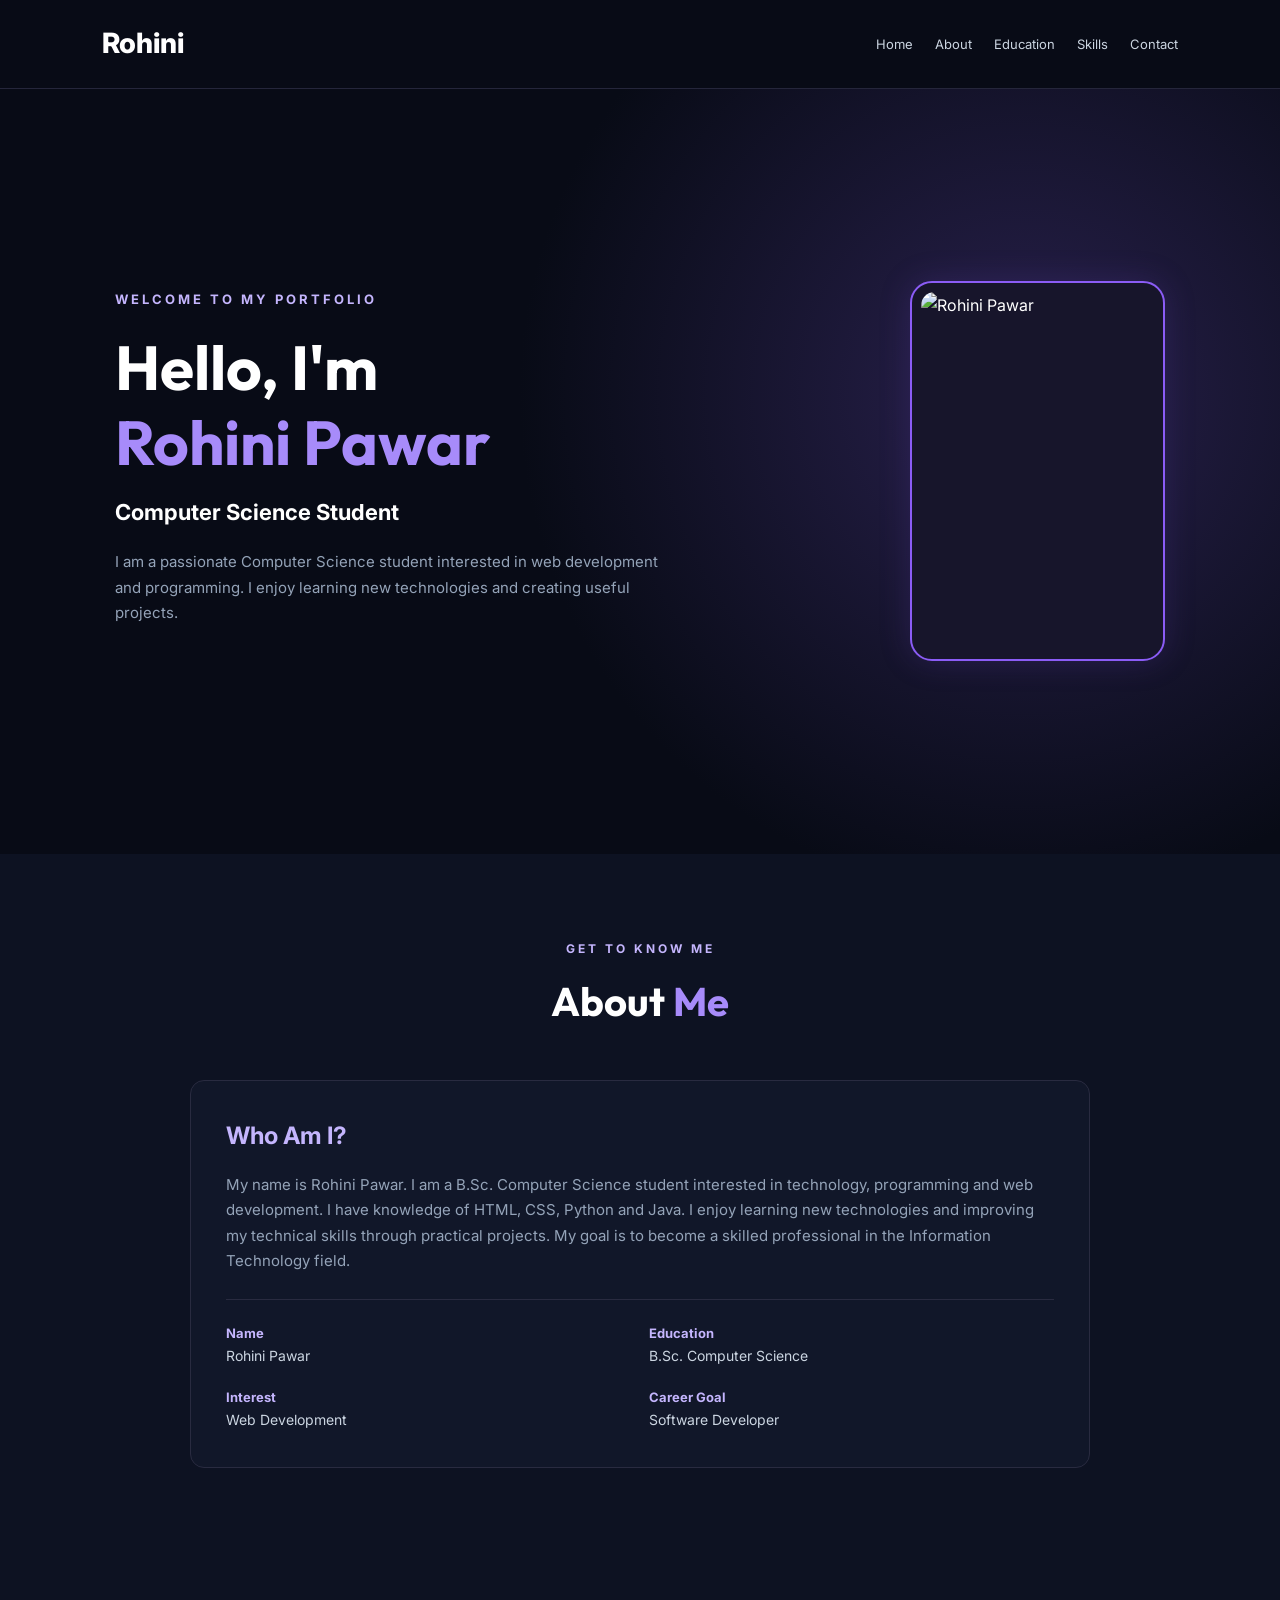
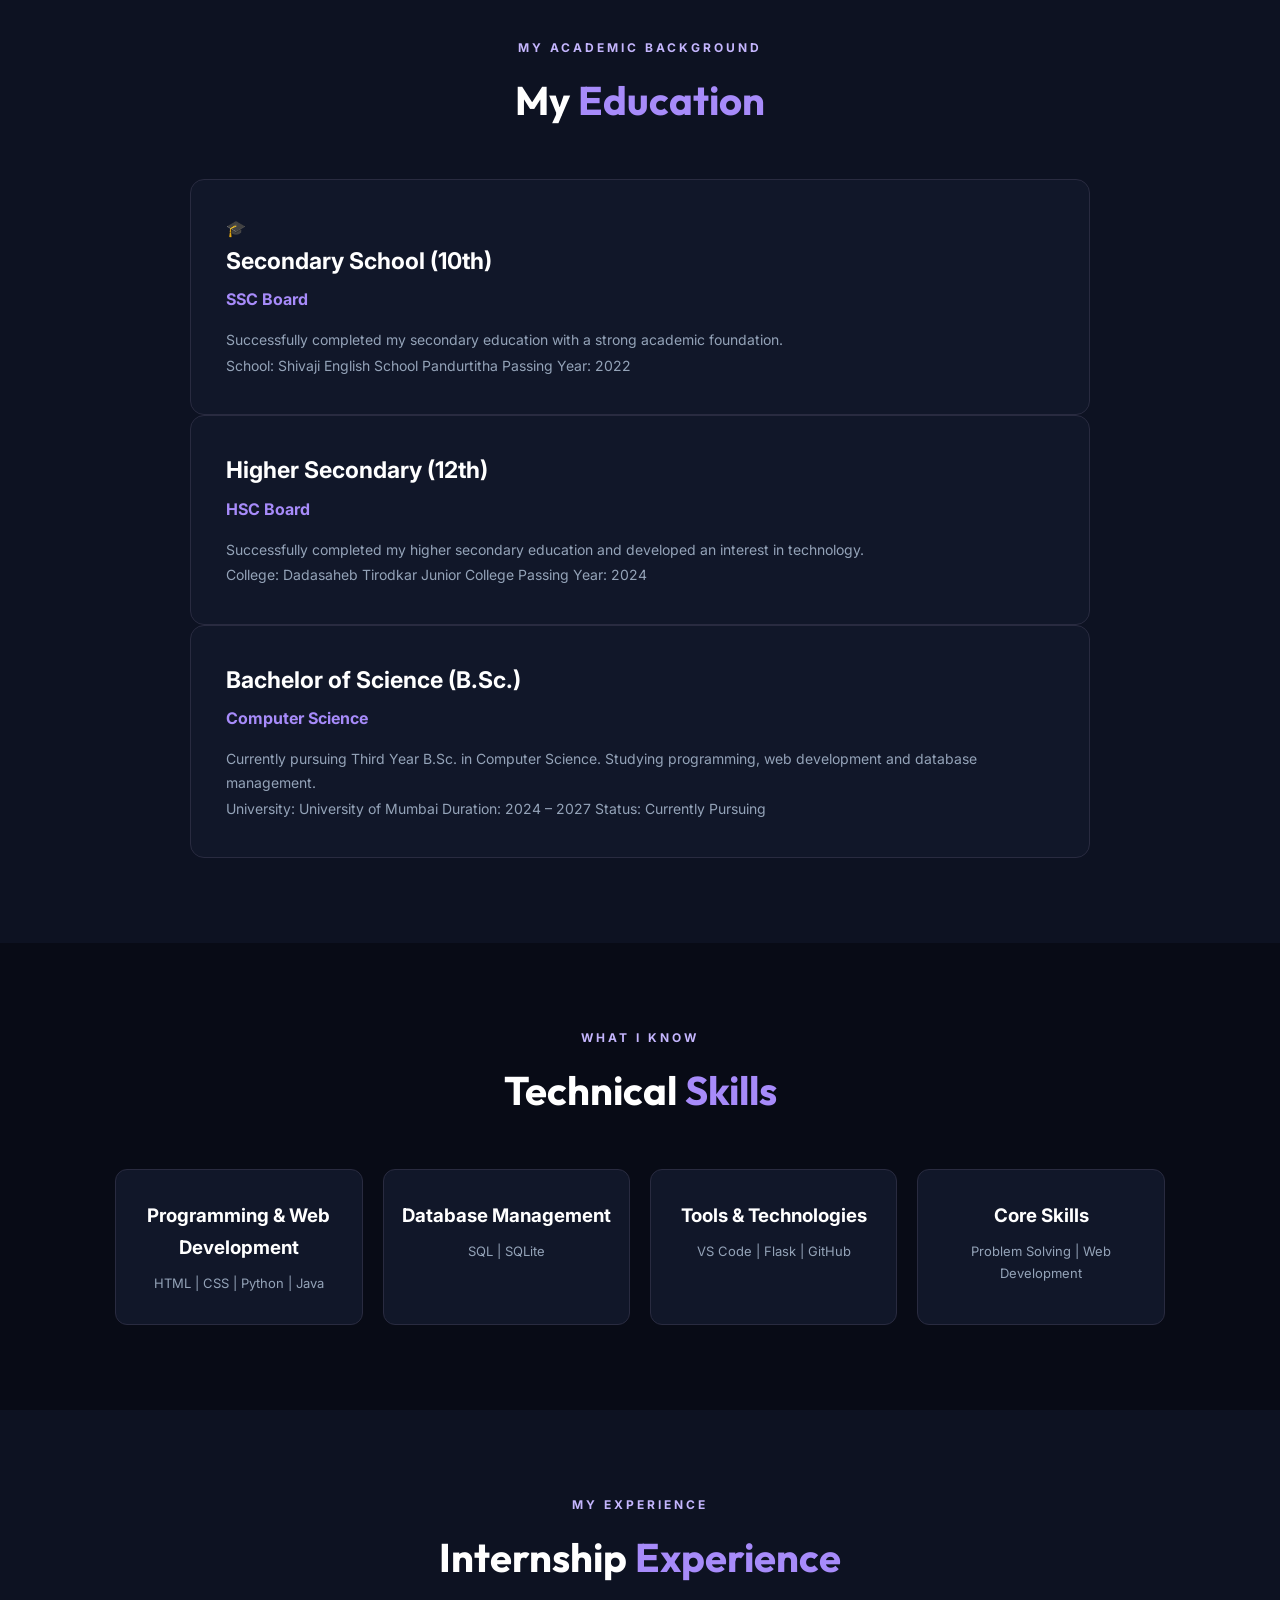
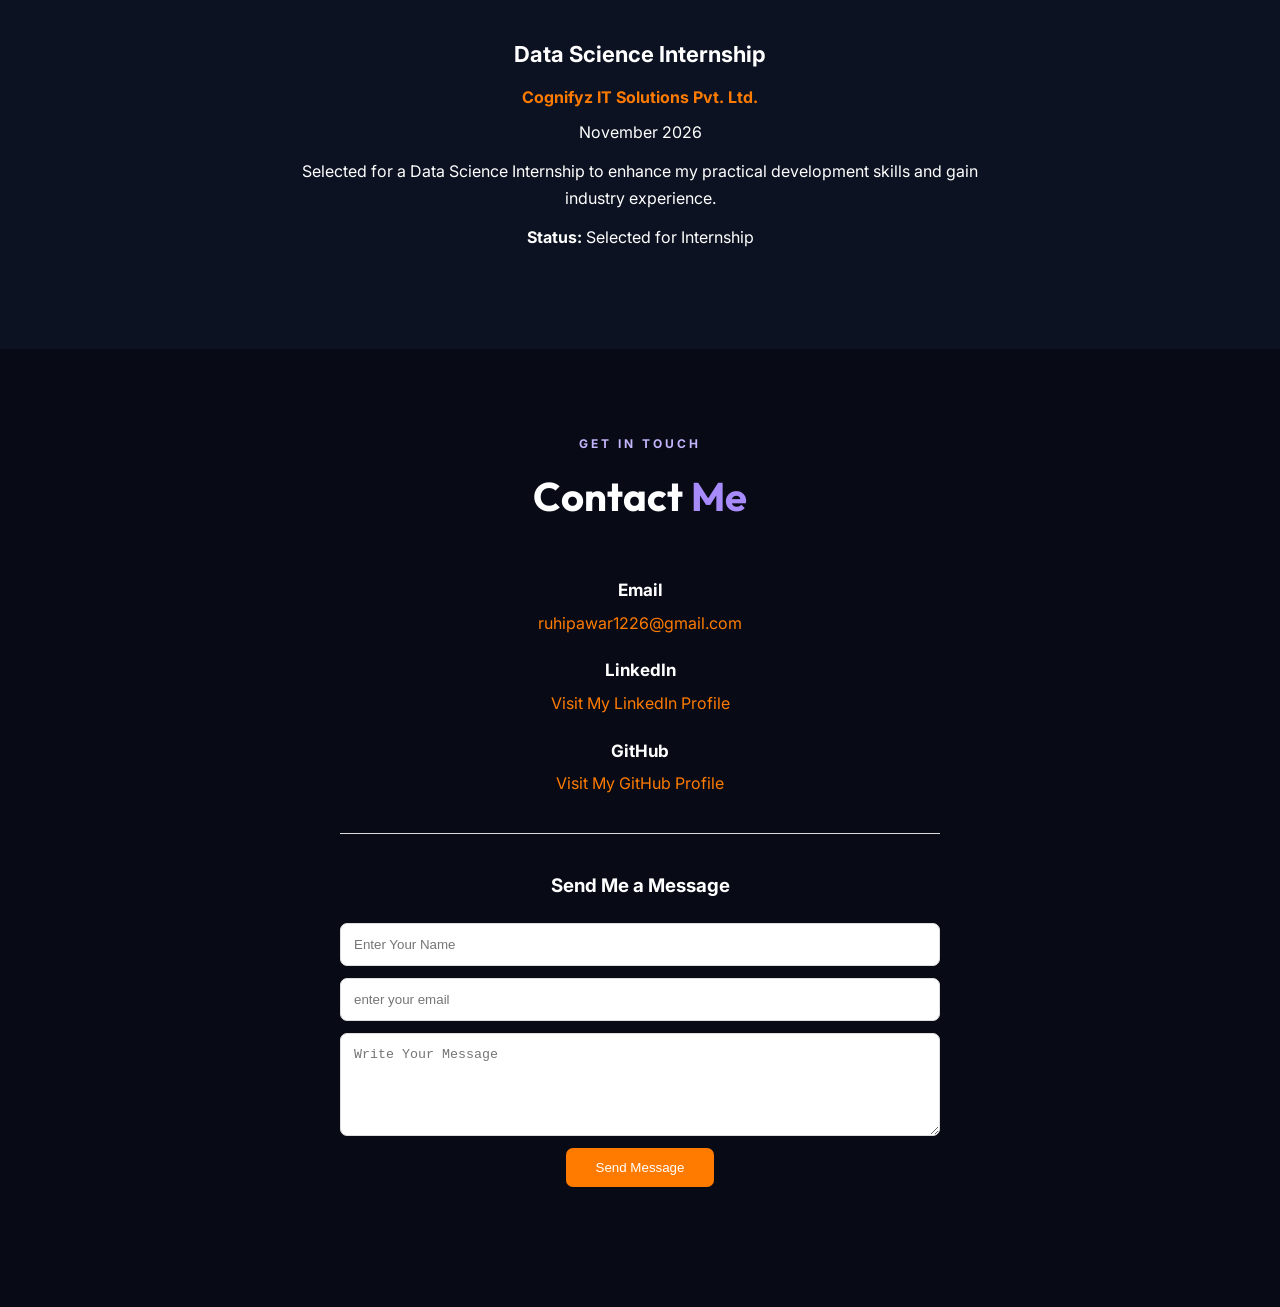
==== index.html @ 4037afc0 "Add files via upload Upload My Portfolio Website" ====
<!DOCTYPE html>
<html lang="en">
<head>
    <meta charset="UTF-8">
    <meta name="viewport" content="width=device-width, initial-scale=1.0">
    <title>Rohini Pawar | Portfolio</title>
    <link rel="stylesheet" href="style.css">
</head>

<body>

<!-- Navigation -->
<header>
    <a href="#home" class="logo">Rohini<span></span></a>

    <nav>
        <a href="#home">Home</a>
        <a href="#about">About</a>
        <a href="#education">Education</a>
        <a href="#skills">Skills</a>
        <a href="#contact">Contact</a>
    </nav>
</header>

<!-- Home -->
<section id="home">
    <div class="hero-content">

        <div class="hero-text">
            <p class="intro">WELCOME TO MY PORTFOLIO</p>

            <h1>Hello, I'm <span>Rohini Pawar</span></h1>

            <h2>Computer Science Student</h2>

            <p>
                I am a passionate Computer Science student interested
                in web development and programming. I enjoy learning
                new technologies and creating useful projects.
            </p>

            
            
            </div>
        </div>

        <div class="hero-image">
            <img src="image/profile.png" alt="Rohini Pawar">
        </div>

    </div>
</section>

<!-- About -->
<section id="about">
    <div class="heading">
        <p>GET TO KNOW ME</p>
        <h2>About <span>Me</span></h2>
    </div>

    <div class="about-box">
        <h3>Who Am I?</h3>

        <p>
            My name is Rohini Pawar. I am a B.Sc. Computer Science
            student interested in technology, programming and
            web development.

            I have knowledge of HTML, CSS, Python and Java.
            I enjoy learning new technologies and improving
            my technical skills through practical projects.

            My goal is to become a skilled professional
            in the Information Technology field.
        </p>

        <div class="details">
            <div>
                <strong>Name</strong>
                <span>Rohini Pawar</span>
            </div>

            <div>
                <strong>Education</strong>
                <span>B.Sc. Computer Science</span>
            </div>

            <div>
                <strong>Interest</strong>
                <span>Web Development</span>
            </div>

            <div>
                <strong>Career Goal</strong>
                <span>Software Developer</span>
            </div>
        </div>
    </div>
</section>


<!-- EDUCATION SECTION -->
<section id="education">

    <div class="heading">
        <p>MY ACADEMIC BACKGROUND</p>
        <h2>My <span>Education</span></h2>
    </div>

    <div class="education-container">

        <!-- 10th -->
        <div class="education-box">
            <div class="education-icon">🎓</div>
            <h3>Secondary School (10th)</h3>
            <h4>SSC Board</h4>
            <p>
                Successfully completed my secondary
                education with a strong academic foundation.
            </p>
            <span>School: Shivaji English School Pandurtitha</span>
            <span>Passing Year: 2022</span>
        </div>

        <!-- 12th -->
        <div class="education-box">
            <div class="education-icon"></div>
            <h3>Higher Secondary (12th)</h3>
            <h4>HSC Board</h4>
            <p>
                Successfully completed my higher secondary
                education and developed an interest in technology.
            </p>
            <span>College: Dadasaheb Tirodkar Junior College</span>
            <span>Passing Year: 2024</span>
        </div>

        <!-- Graduation -->
<div class="education-box">
    <div class="education-icon"></div>
    <h3>Bachelor of Science (B.Sc.)</h3>
    <h4>Computer Science</h4>
    <p>
        Currently pursuing Third Year B.Sc. in Computer Science.
        Studying programming, web development and database
        management.
    </p>
    <span>University: University of Mumbai</span>
    <span>Duration: 2024 – 2027</span>
    <span>Status: Currently Pursuing</span>
</div>

    </div>

</section>


<!-- Technical Skills -->
<section id="skills">
    <div class="heading">
        <p>WHAT I KNOW</p>
        <h2>Technical <span>Skills</span></h2>
    </div>

    <div class="skills-container">
        <div class="skill-card">
            <h3>Programming & Web Development</h3>
            <p>HTML | CSS | Python | Java</p>
        </div>

        <div class="skill-card">
            <h3>Database Management</h3>
            <p>SQL | SQLite</p>
        </div>

        <div class="skill-card">
            <h3>Tools & Technologies</h3>
            <p>VS Code | Flask | GitHub</p>
        </div>

        <div class="skill-card">
            <h3>Core Skills</h3>
            <p>Problem Solving | Web Development</p>
        </div>
    </div>
</section>


<!-- Internship Experience -->
<section id="internship">

    <div class="heading">
        <p>MY EXPERIENCE</p>
        <h2>Internship <span>Experience</span></h2>
    </div>

    <div class="internship-content">

        <h3>Data Science Internship </h3>

        <h4>Cognifyz IT Solutions Pvt. Ltd.</h4>

        <p>November 2026</p>

        <p>
            Selected for a Data Science Internship 
            to enhance my practical development skills and
            gain industry experience.
        </p>

        <p><strong>Status:</strong> Selected for Internship</p>

    </div>

</section>

<!-- Contact Section -->
<section id="contact">
    <div class="heading">
        <p>GET IN TOUCH</p>
        <h2>Contact <span>Me</span></h2>
    </div>

    <div class="contact-container">

        <p><strong>Email</strong></p>
        <a href="mailto:YOUR_EMAIL@gmail.com">ruhipawar1226@gmail.com</a>

        <p><strong>LinkedIn</strong></p>
        <a href="https://www.linkedin.com/feed/L" target="_blank">
            Visit My LinkedIn Profile
        </a>

        <p><strong>GitHub</strong></p>
        <a href="https://github.com/rohinipawar2612" target="_blank">
            Visit My GitHub Profile
        </a>

        <hr>

        <h3>Send Me a Message</h3>

        <form>
            <input type="text" placeholder="Enter Your Name" required>
            <input type="email" placeholder="Enter Your Email" required>
            <textarea rows="5" placeholder="Write Your Message" required></textarea>
            <button type="submit">Send Message</button>
        </form>

    </div>
</section>

</body>
</html>
---- style.css ----
@import url('https://fonts.googleapis.com/css2?family=Inter:wght@400;500;600;700;800&family=Outfit:wght@400;500;600;700;800&display=swap');

* {
    margin: 0;
    padding: 0;
    box-sizing: border-box;
    scroll-behavior: smooth;
}

body {
    font-family: 'Inter', sans-serif;
    background: #080b16;
    color: white;
    line-height: 1.7;
}

a {
    text-decoration: none;
}

/* Navbar */

header {
    padding: 20px 8%;
    display: flex;
    justify-content: space-between;
    align-items: center;
    background: #080b16;
    border-bottom: 1px solid #25263b;
    position: sticky;
    top: 0;
    z-index: 100;
}

.logo {
    font-size: 28px;
    font-weight: 800;
    color: white;
}

.logo span, footer span {
    color: #a78bfa;
}

nav {
    display: flex;
    gap: 22px;
    flex-wrap: wrap;
}

nav a {
    color: #cbd5e1;
    font-size: 13px;
}

nav a:hover {
    color: #a78bfa;
}

/* Home */

#home {
    min-height: 85vh;
    padding: 80px 9%;
    display: flex;
    align-items: center;
    background: radial-gradient(circle at 80% 40%, #28204c, #080b16 45%);
}

.hero-content {
    display: flex;
    justify-content: space-between;
    align-items: center;
    gap: 50px;
    width: 100%;
}

.hero-text {
    flex: 1;
}

.intro {
    color: #c4b5fd;
    letter-spacing: 3px;
    font-size: 13px;
    font-weight: 700;
    margin-bottom: 20px;
}

.hero-text h1 {
    font-family: 'Outfit', sans-serif;
    font-size: clamp(38px, 5vw, 62px);
    line-height: 1.2;
    margin-bottom: 15px;
}

.hero-text h1 span {
    display: block;
    color: #a78bfa;
}

.hero-text h2 {
    font-size: 22px;
    margin-bottom: 18px;
}

.hero-text > p:not(.intro) {
    color: #94a3b8;
    max-width: 570px;
    margin-bottom: 28px;
    font-size: 15px;
}

.buttons {
    display: flex;
    gap: 15px;
    flex-wrap: wrap;
}

.btn {
    display: inline-block;
    background: #8b5cf6;
    color: white;
    padding: 12px 25px;
    border-radius: 7px;
    font-weight: 600;
    font-size: 14px;
    transition: 0.3s;
}

.btn:hover {
    background: #7040d9;
    transform: translateY(-3px);
}

.outline {
    background: transparent;
    border: 1px solid #8b5cf6;
}

.outline:hover {
    background: #8b5cf6;
}

/* Profile Image */

.hero-image {
    width: 330px;
    height: 380px;
    padding: 9px;
    border: 2px solid #8b5cf6;
    border-radius: 22px;
    background: #17152b;
    box-shadow: 0 0 30px #4c328b55;
}

.hero-image img {
    width: 100%;
    height: 100%;
    object-fit: cover;
    border-radius: 15px;
}

/* Common Sections */

section:not(#home) {
    padding: 85px 9%;
    scroll-margin-top: 75px;
}

.heading {
    text-align: center;
    margin-bottom: 45px;
}

.heading p {
    color: #c4b5fd;
    font-size: 12px;
    font-weight: 700;
    letter-spacing: 3px;
}

.heading h2 {
    font-family: 'Outfit', sans-serif;
    font-size: 40px;
    margin-top: 8px;
}

.heading h2 span {
    color: #a78bfa;
}

/* About */

#about, #education, #internship {
    background: #0d1222;
}

.about-box, .education-box,
.experience-box, .contact-box {
    max-width: 900px;
    margin: auto;
    padding: 35px;
    background: #111729;
    border: 1px solid #292b40;
    border-radius: 14px;
}

.about-box h3 {
    color: #c4b5fd;
    font-size: 24px;
    margin-bottom: 15px;
}

.about-box > p {
    color: #94a3b8;
    font-size: 15px;
    margin-bottom: 12px;
}

.details {
    display: grid;
    grid-template-columns: repeat(2, 1fr);
    gap: 18px;
    margin-top: 25px;
    padding-top: 22px;
    border-top: 1px solid #292b40;
}

.details div {
    display: flex;
    flex-direction: column;
}

.details strong {
    color: #c4b5fd;
    font-size: 13px;
}

.details span {
    color: #cbd5e1;
    font-size: 14px;
}

/* Education */

.education-box h3 {
    font-size: 23px;
    margin-bottom: 5px;
}

.education-box h4 {
    color: #a78bfa;
    margin-bottom: 15px;
}

.education-box p, .education-box span {
    color: #94a3b8;
    font-size: 14px;
}

/* Skills */

.skills-container {
    display: grid;
    grid-template-columns: repeat(4, 1fr);
    gap: 20px;
}

.skill-card {
    text-align: center;
    padding: 30px 18px;
    background: #111729;
    border: 1px solid #292b40;
    border-radius: 12px;
    transition: 0.3s;
}

.skill-card:hover {
    transform: translateY(-7px);
    border-color: #8b5cf6;
}

.skill-card div {
    font-size: 38px;
    margin-bottom: 12px;
}

.skill-card h3 {
    margin-bottom: 8px;
}

.skill-card p {
    color: #94a3b8;
    font-size: 13px;
}

/* Projects */

#projects {
    background: #080b16;
}

.projects-container {
    display: grid;
    grid-template-columns: repeat(3, 1fr);
    gap: 22px;
}

.project-card {
    padding: 28px;
    background: #111729;
    border: 1px solid #292b40;
    border-radius: 13px;
    transition: 0.3s;
}

.project-card:hover {
    transform: translateY(-6px);
    border-color: #8b5cf6;
}

.project-card h3 {
    font-size: 19px;
    margin-bottom: 14px;
}

.project-card p {
    color: #94a3b8;
    font-size: 14px;
    min-height: 100px;
}

.project-card span {
    display: inline-block;
    color: #c4b5fd;
    background: #25203f;
    padding: 5px 12px;
    border-radius: 20px;
    font-size: 11px;
    margin: 15px 0;
}

.project-card a {
    display: block;
    color: #a78bfa;
    font-size: 14px;
    font-weight: 600;
}

/* Internship */

.experience-box {
    text-align: center;
}

.experience-box h3 {
    font-size: 23px;
    margin-bottom: 15px;
}

.experience-box p {
    color: #94a3b8;
    font-size: 14px;
}

/* Contact */

#contact {
    background: #080b16;
}

.contact-box {
    text-align: center;
    padding: 45px 30px;
}

.contact-box h3 {
    font-size: 25px;
    margin-bottom: 15px;
}

.contact-box p {
    color: #94a3b8;
    margin: 0 auto 25px;
    max-width: 550px;
    font-size: 14px;
}

.social-links {
    display: flex;
    justify-content: center;
    gap: 25px;
    margin-top: 25px;
}

.social-links a {
    color: #c4b5fd;
    font-size: 14px;
}

/* Footer */

footer {
    padding: 30px 15px;
    text-align: center;
    background: #060914;
    border-top: 1px solid #292b40;
}

footer h3 {
    font-size: 25px;
    margin-bottom: 10px;
}

footer p {
    color: #94a3b8;
    font-size: 13px;
    margin: 5px;
}

footer a {
    display: inline-block;
    color: #c4b5fd;
    margin-top: 12px;
    font-size: 13px;
}

/* Responsive */

@media(max-width: 1000px) {
    header {
        padding: 18px 5%;
    }

    nav {
        gap: 12px;
    }

    .skills-container {
        grid-template-columns: repeat(2, 1fr);
    }

    .projects-container {
        grid-template-columns: repeat(2, 1fr);
    }
}

@media(max-width: 700px) {
    header {
        flex-direction: column;
        gap: 15px;
    }

    nav {
        justify-content: center;
    }

    #home {
        padding: 60px 7%;
    }

    .hero-content {
        flex-direction: column-reverse;
        text-align: center;
    }

    .hero-image {
        width: 230px;
        height: 270px;
    }

    .buttons {
        justify-content: center;
    }

    section:not(#home) {
        padding: 65px 6%;
    }

    .projects-container {
        grid-template-columns: 1fr;
    }
}

@media(max-width: 480px) {
    .skills-container,
    .details {
        grid-template-columns: 1fr;
    }

    .hero-text h1 {
        font-size: 36px;
    }

    .heading h2 {
        font-size: 32px;
    }

    .about-box,
    .education-box,
    .experience-box {
        padding: 23px;
    }
}

#internship {
    padding: 60px 10%;
}

.internship-content {
    text-align: center;
    max-width: 700px;
    margin: 30px auto 0;
}

.internship-content h3 {
    font-size: 22px;
    margin-bottom: 10px;
}

.internship-content h4 {
    color: #ff7b00;
    margin-bottom: 8px;
}

.internship-content p {
    margin-bottom: 12px;
    line-height: 1.7;
}

#contact {
    padding: 70px 10%;
    text-align: center;
}

.contact-info {
    margin: 35px auto;
    line-height: 2.5;
}

.contact-info a {
    color: #ff7b00;
    text-decoration: none;
}

.contact-form {
    max-width: 550px;
    margin: 40px auto;
}

.contact-form input,
.contact-form textarea {
    width: 100%;
    padding: 14px;
    margin-bottom: 15px;
    border: 1px solid #ddd;
    border-radius: 6px;
    font-size: 15px;
}

.contact-form button {
    padding: 13px 30px;
    background: #ff7b00;
    color: white;
    border: none;
    border-radius: 5px;
    cursor: pointer;
}

#contact {
    padding: 70px 10%;
    text-align: center;
}

.contact-container {
    max-width: 600px;
    margin: 35px auto;
    line-height: 1.8;
}

.contact-container p {
    margin: 18px 0 3px;
    font-size: 17px;
}

.contact-container a {
    color: #ff7b00;
    text-decoration: none;
}

.contact-container a:hover {
    text-decoration: underline;
}

.contact-container hr {
    margin: 35px 0;
    border: 0;
    border-top: 1px solid #ddd;
}

.contact-container h3 {
    margin-bottom: 20px;
}

.contact-container input,
.contact-container textarea {
    display: block;
    width: 100%;
    padding: 13px;
    margin: 12px 0;
    border: 1px solid #ddd;
    border-radius: 7px;
    box-sizing: border-box;
}

.contact-container button {
    padding: 12px 30px;
    background: #ff7b00;
    color: white;
    border: none;
    border-radius: 7px;
    cursor: pointer;
}
.contact-container input[type="email"] {
    text-transform: lowercase;
}
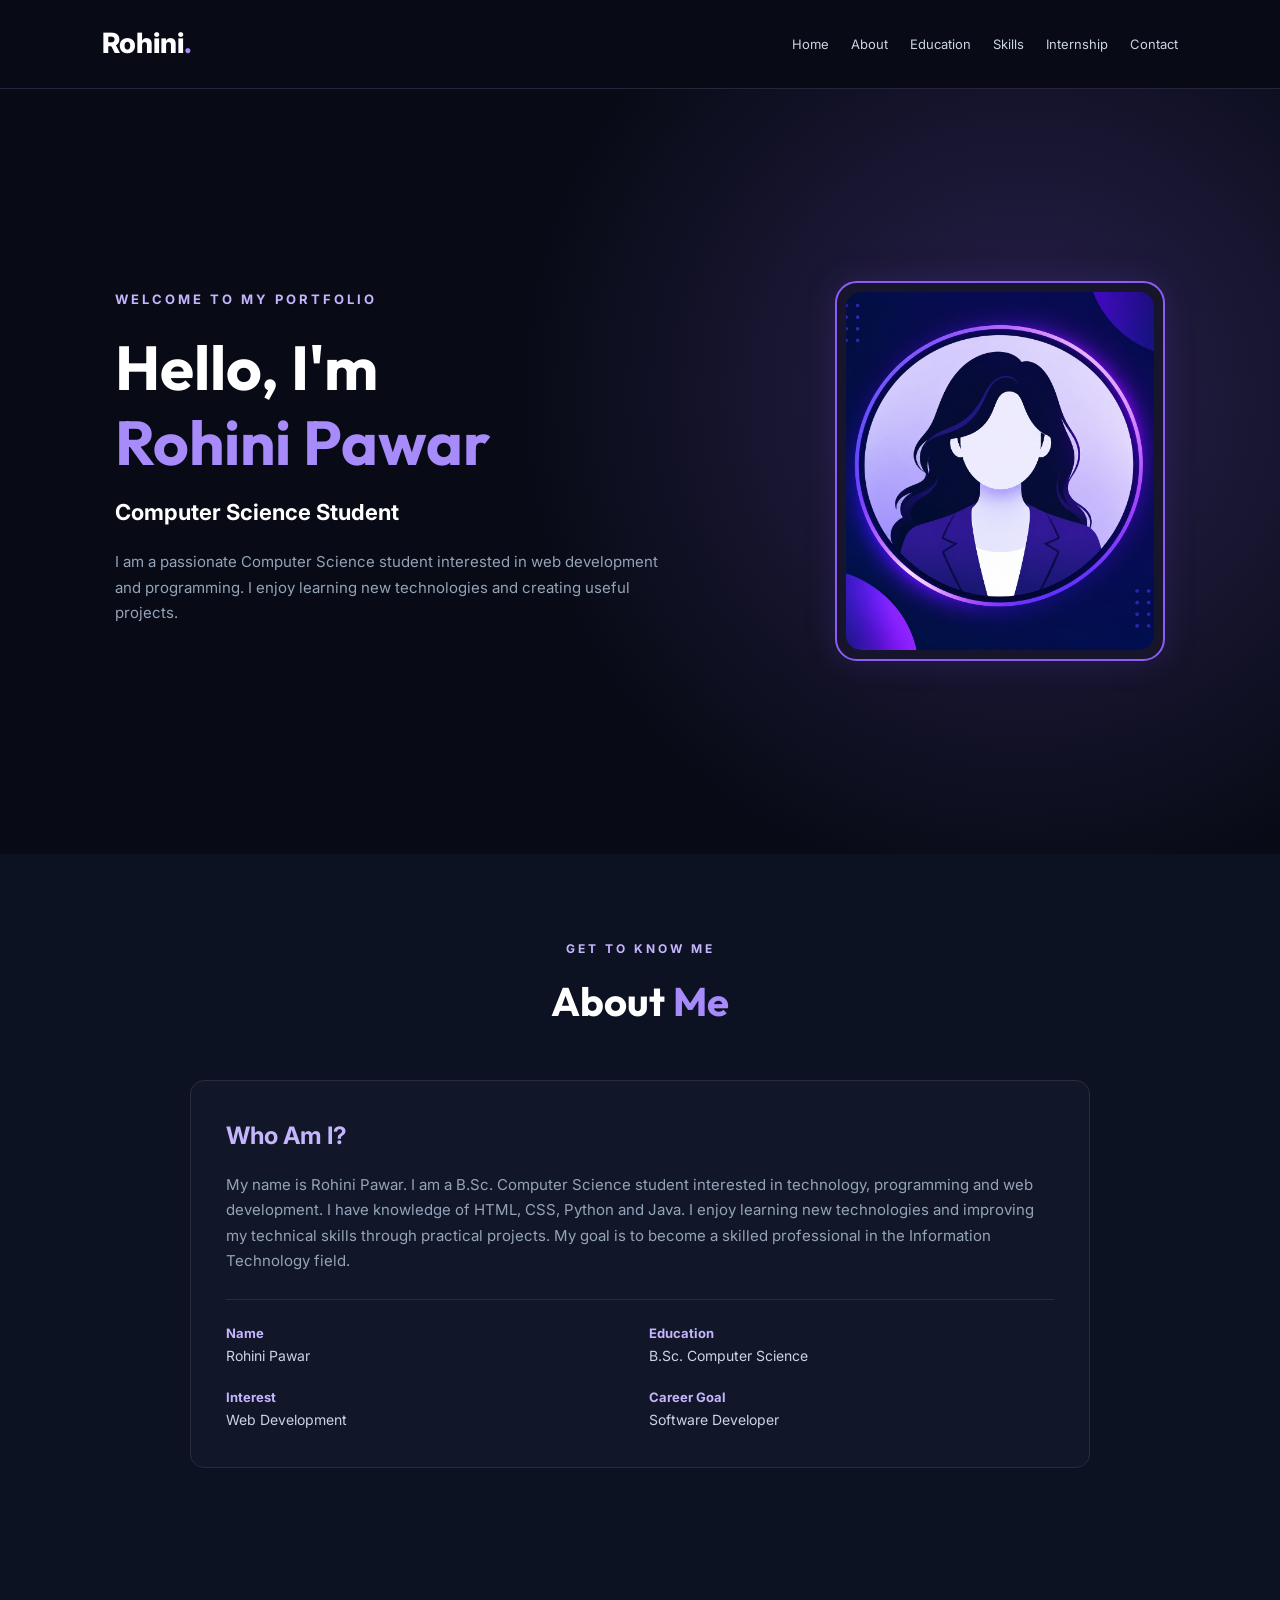
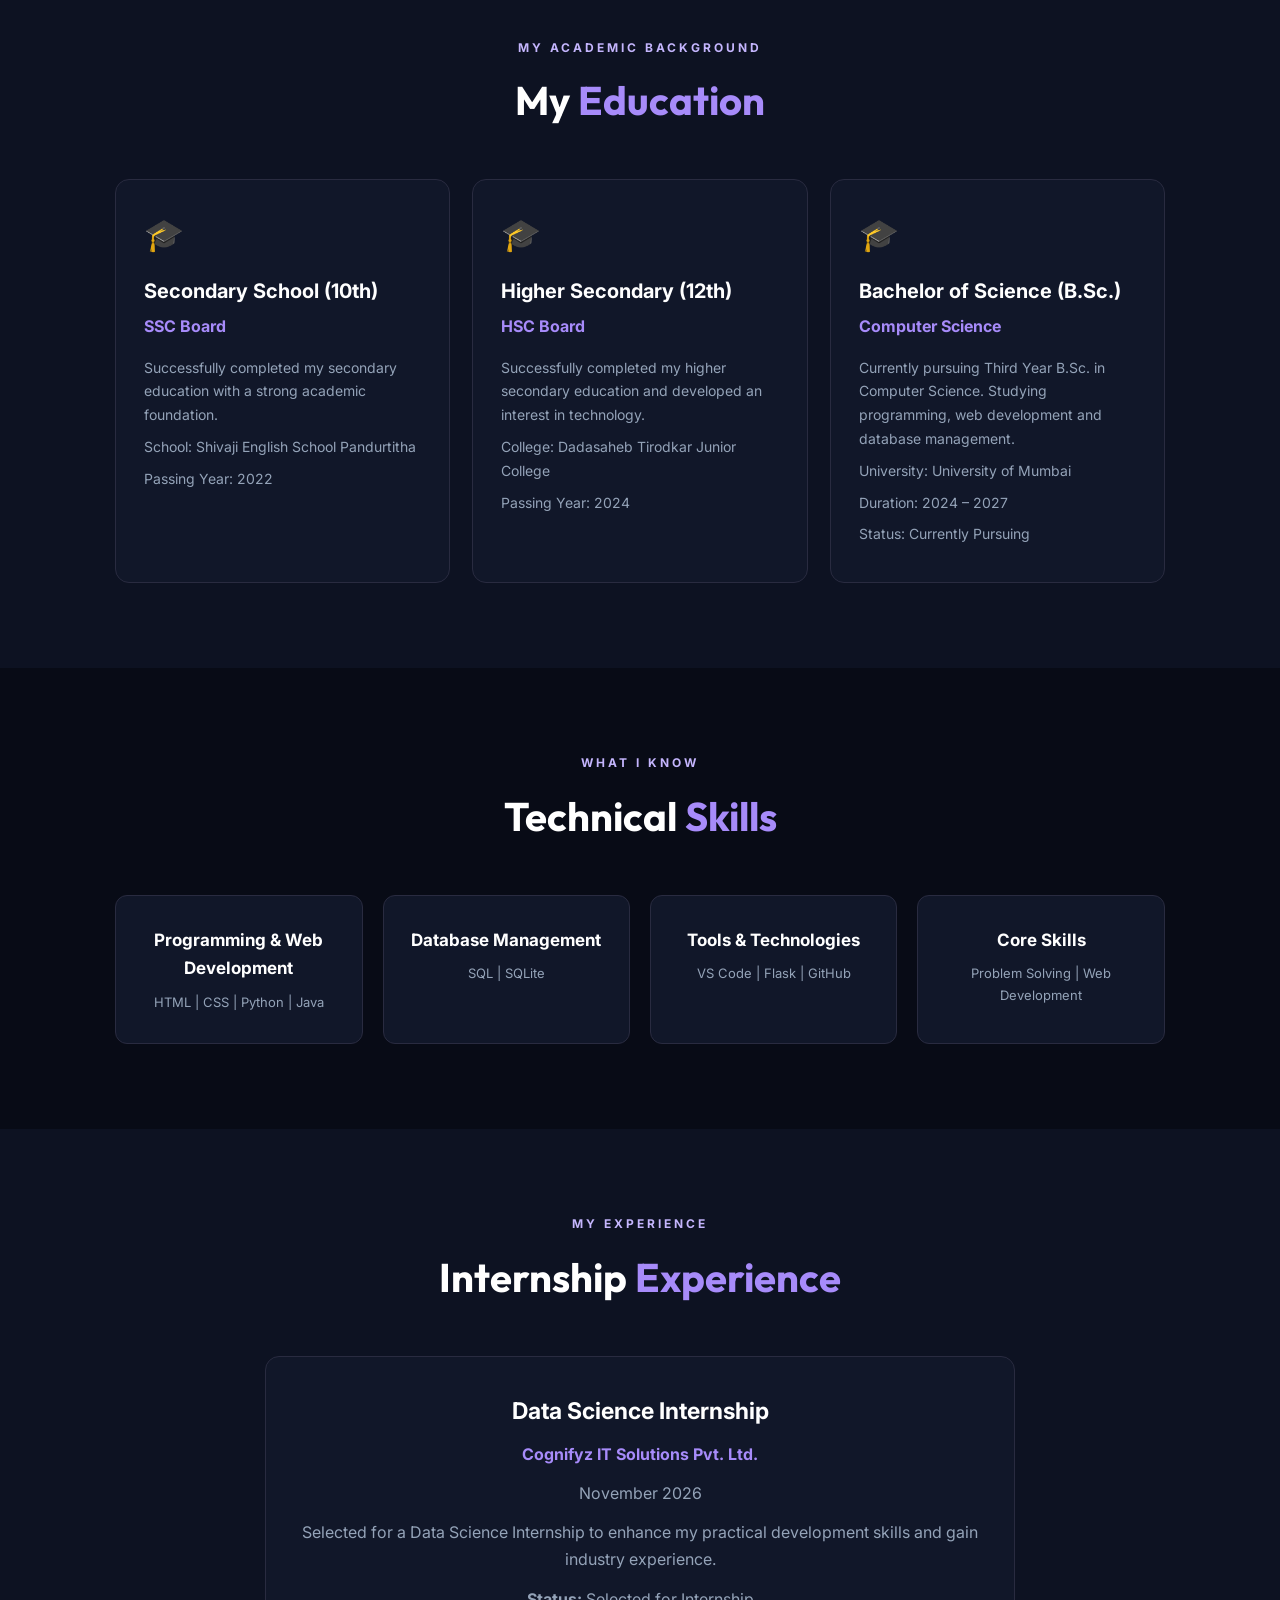
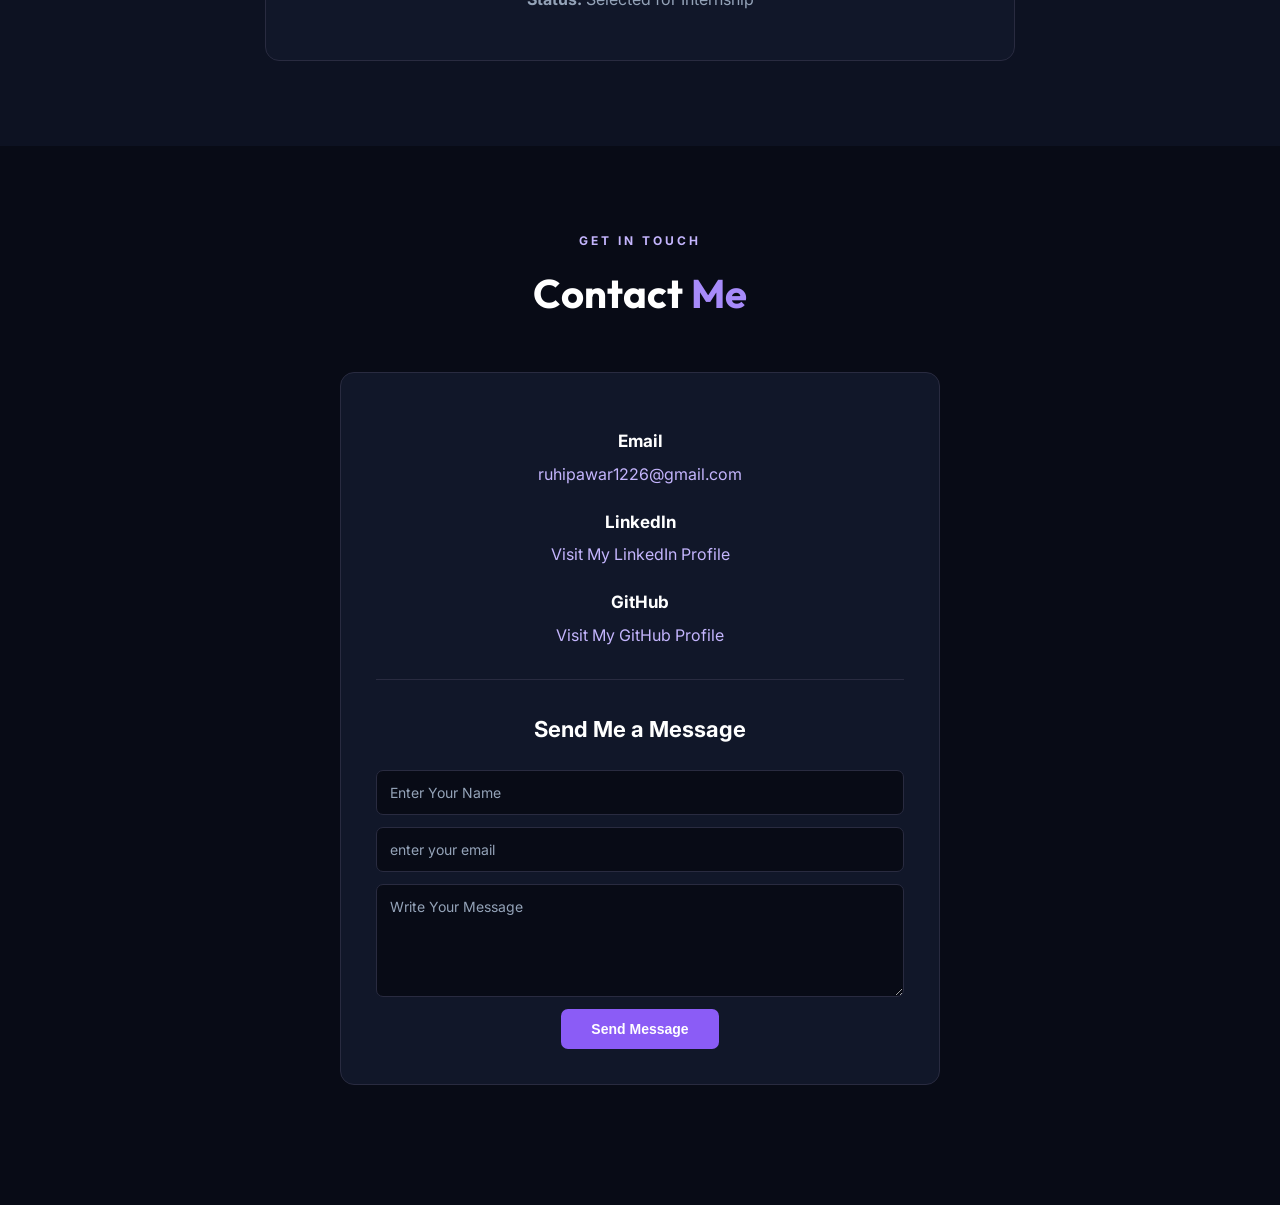
==== commit b88f13fa: "Add files via upload" ====
--- a/index.html
+++ b/index.html
@@ -12,13 +12,17 @@
 
 <!-- Navigation -->
 <header>
-    <a href="#home" class="logo">Rohini<span></span></a>
+    <a href="#home" class="logo">Rohini<span>.</span></a>
+
+    <input type="checkbox" id="menu-toggle">
+    <label for="menu-toggle" class="menu-icon">☰</label>
 
     <nav>
         <a href="#home">Home</a>
         <a href="#about">About</a>
         <a href="#education">Education</a>
         <a href="#skills">Skills</a>
+        <a href="#internship">Internship</a>
         <a href="#contact">Contact</a>
     </nav>
 </header>
@@ -39,10 +43,6 @@
                 in web development and programming. I enjoy learning
                 new technologies and creating useful projects.
             </p>
-
-            
-            
-            </div>
         </div>
 
         <div class="hero-image">
@@ -99,10 +99,8 @@
     </div>
 </section>
 
-
-<!-- EDUCATION SECTION -->
+<!-- Education -->
 <section id="education">
-
     <div class="heading">
         <p>MY ACADEMIC BACKGROUND</p>
         <h2>My <span>Education</span></h2>
@@ -110,22 +108,20 @@
 
     <div class="education-container">
 
-        <!-- 10th -->
         <div class="education-box">
             <div class="education-icon">🎓</div>
             <h3>Secondary School (10th)</h3>
             <h4>SSC Board</h4>
             <p>
-                Successfully completed my secondary
-                education with a strong academic foundation.
+                Successfully completed my secondary education
+                with a strong academic foundation.
             </p>
             <span>School: Shivaji English School Pandurtitha</span>
             <span>Passing Year: 2022</span>
         </div>
 
-        <!-- 12th -->
         <div class="education-box">
-            <div class="education-icon"></div>
+            <div class="education-icon">🎓</div>
             <h3>Higher Secondary (12th)</h3>
             <h4>HSC Board</h4>
             <p>
@@ -136,27 +132,24 @@
             <span>Passing Year: 2024</span>
         </div>
 
-        <!-- Graduation -->
-<div class="education-box">
-    <div class="education-icon"></div>
-    <h3>Bachelor of Science (B.Sc.)</h3>
-    <h4>Computer Science</h4>
-    <p>
-        Currently pursuing Third Year B.Sc. in Computer Science.
-        Studying programming, web development and database
-        management.
-    </p>
-    <span>University: University of Mumbai</span>
-    <span>Duration: 2024 – 2027</span>
-    <span>Status: Currently Pursuing</span>
-</div>
-
-    </div>
-
-</section>
-
-
-<!-- Technical Skills -->
+        <div class="education-box">
+            <div class="education-icon">🎓</div>
+            <h3>Bachelor of Science (B.Sc.)</h3>
+            <h4>Computer Science</h4>
+            <p>
+                Currently pursuing Third Year B.Sc. in Computer Science.
+                Studying programming, web development and database
+                management.
+            </p>
+            <span>University: University of Mumbai</span>
+            <span>Duration: 2024 – 2027</span>
+            <span>Status: Currently Pursuing</span>
+        </div>
+
+    </div>
+</section>
+
+<!-- Skills -->
 <section id="skills">
     <div class="heading">
         <p>WHAT I KNOW</p>
@@ -186,36 +179,29 @@
     </div>
 </section>
 
-
-<!-- Internship Experience -->
+<!-- Internship -->
 <section id="internship">
-
     <div class="heading">
         <p>MY EXPERIENCE</p>
         <h2>Internship <span>Experience</span></h2>
     </div>
 
     <div class="internship-content">
-
-        <h3>Data Science Internship </h3>
-
+        <h3>Data Science Internship</h3>
         <h4>Cognifyz IT Solutions Pvt. Ltd.</h4>
 
         <p>November 2026</p>
 
         <p>
-            Selected for a Data Science Internship 
-            to enhance my practical development skills and
-            gain industry experience.
+            Selected for a Data Science Internship to enhance my
+            practical development skills and gain industry experience.
         </p>
 
         <p><strong>Status:</strong> Selected for Internship</p>
-
-    </div>
-
-</section>
-
-<!-- Contact Section -->
+    </div>
+</section>
+
+<!-- Contact -->
 <section id="contact">
     <div class="heading">
         <p>GET IN TOUCH</p>
@@ -225,15 +211,19 @@
     <div class="contact-container">
 
         <p><strong>Email</strong></p>
-        <a href="mailto:YOUR_EMAIL@gmail.com">ruhipawar1226@gmail.com</a>
+        <a href="mailto:ruhipawar1226@gmail.com">
+            ruhipawar1226@gmail.com
+        </a>
 
         <p><strong>LinkedIn</strong></p>
-        <a href="https://www.linkedin.com/feed/L" target="_blank">
+        <a href="https://www.linkedin.com/feed/L"
+           target="_blank" rel="noopener noreferrer">
             Visit My LinkedIn Profile
         </a>
 
         <p><strong>GitHub</strong></p>
-        <a href="https://github.com/rohinipawar2612" target="_blank">
+        <a href="https://github.com/rohinipawar2612"
+           target="_blank" rel="noopener noreferrer">
             Visit My GitHub Profile
         </a>
 
@@ -251,5 +241,3 @@
     </div>
 </section>
 
-</body>
-</html>
--- a/style.css
+++ b/style.css
@@ -1,6 +1,7 @@
 
 @import url('https://fonts.googleapis.com/css2?family=Inter:wght@400;500;600;700;800&family=Outfit:wght@400;500;600;700;800&display=swap');
 
+/* Global Settings */
 * {
     margin: 0;
     padding: 0;
@@ -20,7 +21,6 @@
 }
 
 /* Navbar */
-
 header {
     padding: 20px 8%;
     display: flex;
@@ -30,7 +30,7 @@
     border-bottom: 1px solid #25263b;
     position: sticky;
     top: 0;
-    z-index: 100;
+    z-index: 1000;
 }
 
 .logo {
@@ -39,33 +39,44 @@
     color: white;
 }
 
-.logo span, footer span {
+.logo span,
+footer span {
     color: #a78bfa;
 }
 
 nav {
     display: flex;
+    align-items: center;
     gap: 22px;
-    flex-wrap: wrap;
 }
 
 nav a {
     color: #cbd5e1;
     font-size: 13px;
+    transition: 0.3s;
 }
 
 nav a:hover {
     color: #a78bfa;
 }
 
-/* Home */
-
+#menu-toggle,
+.menu-icon {
+    display: none;
+}
+
+/* Home Section */
 #home {
     min-height: 85vh;
     padding: 80px 9%;
     display: flex;
     align-items: center;
-    background: radial-gradient(circle at 80% 40%, #28204c, #080b16 45%);
+    background: radial-gradient(
+        circle at 80% 40%,
+        #28204c,
+        #080b16 45%
+    );
+    scroll-margin-top: 75px;
 }
 
 .hero-content {
@@ -112,42 +123,11 @@
     font-size: 15px;
 }
 
-.buttons {
-    display: flex;
-    gap: 15px;
-    flex-wrap: wrap;
-}
-
-.btn {
-    display: inline-block;
-    background: #8b5cf6;
-    color: white;
-    padding: 12px 25px;
-    border-radius: 7px;
-    font-weight: 600;
-    font-size: 14px;
-    transition: 0.3s;
-}
-
-.btn:hover {
-    background: #7040d9;
-    transform: translateY(-3px);
-}
-
-.outline {
-    background: transparent;
-    border: 1px solid #8b5cf6;
-}
-
-.outline:hover {
-    background: #8b5cf6;
-}
-
 /* Profile Image */
-
 .hero-image {
     width: 330px;
     height: 380px;
+    flex-shrink: 0;
     padding: 9px;
     border: 2px solid #8b5cf6;
     border-radius: 22px;
@@ -163,7 +143,6 @@
 }
 
 /* Common Sections */
-
 section:not(#home) {
     padding: 85px 9%;
     scroll-margin-top: 75px;
@@ -192,13 +171,13 @@
 }
 
 /* About */
-
-#about, #education, #internship {
+#about,
+#education,
+#internship {
     background: #0d1222;
 }
 
-.about-box, .education-box,
-.experience-box, .contact-box {
+.about-box {
     max-width: 900px;
     margin: auto;
     padding: 35px;
@@ -244,9 +223,32 @@
 }
 
 /* Education */
+.education-container {
+    display: grid;
+    grid-template-columns: repeat(3, minmax(0, 1fr));
+    gap: 22px;
+}
+
+.education-box {
+    padding: 28px;
+    background: #111729;
+    border: 1px solid #292b40;
+    border-radius: 14px;
+    transition: 0.3s;
+}
+
+.education-box:hover {
+    transform: translateY(-6px);
+    border-color: #8b5cf6;
+}
+
+.education-icon {
+    font-size: 32px;
+    margin-bottom: 12px;
+}
 
 .education-box h3 {
-    font-size: 23px;
+    font-size: 20px;
     margin-bottom: 5px;
 }
 
@@ -255,16 +257,18 @@
     margin-bottom: 15px;
 }
 
-.education-box p, .education-box span {
+.education-box p,
+.education-box span {
+    display: block;
     color: #94a3b8;
     font-size: 14px;
+    margin-bottom: 8px;
 }
 
 /* Skills */
-
 .skills-container {
     display: grid;
-    grid-template-columns: repeat(4, 1fr);
+    grid-template-columns: repeat(4, minmax(0, 1fr));
     gap: 20px;
 }
 
@@ -282,13 +286,9 @@
     border-color: #8b5cf6;
 }
 
-.skill-card div {
-    font-size: 38px;
-    margin-bottom: 12px;
-}
-
 .skill-card h3 {
     margin-bottom: 8px;
+    font-size: 17px;
 }
 
 .skill-card p {
@@ -296,288 +296,52 @@
     font-size: 13px;
 }
 
-/* Projects */
-
-#projects {
-    background: #080b16;
-}
-
-.projects-container {
-    display: grid;
-    grid-template-columns: repeat(3, 1fr);
-    gap: 22px;
-}
-
-.project-card {
-    padding: 28px;
+/* Internship */
+.internship-content {
+    max-width: 750px;
+    margin: auto;
+    padding: 35px;
+    text-align: center;
     background: #111729;
     border: 1px solid #292b40;
-    border-radius: 13px;
+    border-radius: 14px;
     transition: 0.3s;
 }
 
-.project-card:hover {
-    transform: translateY(-6px);
+.internship-content:hover {
     border-color: #8b5cf6;
-}
-
-.project-card h3 {
-    font-size: 19px;
-    margin-bottom: 14px;
-}
-
-.project-card p {
+    transform: translateY(-5px);
+}
+
+.internship-content h3 {
+    font-size: 23px;
+    margin-bottom: 10px;
+}
+
+.internship-content h4 {
+    color: #a78bfa;
+    margin-bottom: 12px;
+}
+
+.internship-content p {
     color: #94a3b8;
-    font-size: 14px;
-    min-height: 100px;
-}
-
-.project-card span {
-    display: inline-block;
-    color: #c4b5fd;
-    background: #25203f;
-    padding: 5px 12px;
-    border-radius: 20px;
-    font-size: 11px;
-    margin: 15px 0;
-}
-
-.project-card a {
-    display: block;
-    color: #a78bfa;
-    font-size: 14px;
-    font-weight: 600;
-}
-
-/* Internship */
-
-.experience-box {
-    text-align: center;
-}
-
-.experience-box h3 {
-    font-size: 23px;
-    margin-bottom: 15px;
-}
-
-.experience-box p {
-    color: #94a3b8;
-    font-size: 14px;
+    margin-bottom: 12px;
 }
 
 /* Contact */
-
 #contact {
     background: #080b16;
-}
-
-.contact-box {
-    text-align: center;
-    padding: 45px 30px;
-}
-
-.contact-box h3 {
-    font-size: 25px;
-    margin-bottom: 15px;
-}
-
-.contact-box p {
-    color: #94a3b8;
-    margin: 0 auto 25px;
-    max-width: 550px;
-    font-size: 14px;
-}
-
-.social-links {
-    display: flex;
-    justify-content: center;
-    gap: 25px;
-    margin-top: 25px;
-}
-
-.social-links a {
-    color: #c4b5fd;
-    font-size: 14px;
-}
-
-/* Footer */
-
-footer {
-    padding: 30px 15px;
-    text-align: center;
-    background: #060914;
-    border-top: 1px solid #292b40;
-}
-
-footer h3 {
-    font-size: 25px;
-    margin-bottom: 10px;
-}
-
-footer p {
-    color: #94a3b8;
-    font-size: 13px;
-    margin: 5px;
-}
-
-footer a {
-    display: inline-block;
-    color: #c4b5fd;
-    margin-top: 12px;
-    font-size: 13px;
-}
-
-/* Responsive */
-
-@media(max-width: 1000px) {
-    header {
-        padding: 18px 5%;
-    }
-
-    nav {
-        gap: 12px;
-    }
-
-    .skills-container {
-        grid-template-columns: repeat(2, 1fr);
-    }
-
-    .projects-container {
-        grid-template-columns: repeat(2, 1fr);
-    }
-}
-
-@media(max-width: 700px) {
-    header {
-        flex-direction: column;
-        gap: 15px;
-    }
-
-    nav {
-        justify-content: center;
-    }
-
-    #home {
-        padding: 60px 7%;
-    }
-
-    .hero-content {
-        flex-direction: column-reverse;
-        text-align: center;
-    }
-
-    .hero-image {
-        width: 230px;
-        height: 270px;
-    }
-
-    .buttons {
-        justify-content: center;
-    }
-
-    section:not(#home) {
-        padding: 65px 6%;
-    }
-
-    .projects-container {
-        grid-template-columns: 1fr;
-    }
-}
-
-@media(max-width: 480px) {
-    .skills-container,
-    .details {
-        grid-template-columns: 1fr;
-    }
-
-    .hero-text h1 {
-        font-size: 36px;
-    }
-
-    .heading h2 {
-        font-size: 32px;
-    }
-
-    .about-box,
-    .education-box,
-    .experience-box {
-        padding: 23px;
-    }
-}
-
-#internship {
-    padding: 60px 10%;
-}
-
-.internship-content {
-    text-align: center;
-    max-width: 700px;
-    margin: 30px auto 0;
-}
-
-.internship-content h3 {
-    font-size: 22px;
-    margin-bottom: 10px;
-}
-
-.internship-content h4 {
-    color: #ff7b00;
-    margin-bottom: 8px;
-}
-
-.internship-content p {
-    margin-bottom: 12px;
-    line-height: 1.7;
-}
-
-#contact {
-    padding: 70px 10%;
-    text-align: center;
-}
-
-.contact-info {
-    margin: 35px auto;
-    line-height: 2.5;
-}
-
-.contact-info a {
-    color: #ff7b00;
-    text-decoration: none;
-}
-
-.contact-form {
-    max-width: 550px;
-    margin: 40px auto;
-}
-
-.contact-form input,
-.contact-form textarea {
-    width: 100%;
-    padding: 14px;
-    margin-bottom: 15px;
-    border: 1px solid #ddd;
-    border-radius: 6px;
-    font-size: 15px;
-}
-
-.contact-form button {
-    padding: 13px 30px;
-    background: #ff7b00;
-    color: white;
-    border: none;
-    border-radius: 5px;
-    cursor: pointer;
-}
-
-#contact {
-    padding: 70px 10%;
-    text-align: center;
 }
 
 .contact-container {
     max-width: 600px;
     margin: 35px auto;
+    padding: 35px;
+    text-align: center;
     line-height: 1.8;
+    background: #111729;
+    border: 1px solid #292b40;
+    border-radius: 14px;
 }
 
 .contact-container p {
@@ -586,43 +350,269 @@
 }
 
 .contact-container a {
-    color: #ff7b00;
+    color: #c4b5fd;
     text-decoration: none;
+    overflow-wrap: anywhere;
 }
 
 .contact-container a:hover {
+    color: #a78bfa;
     text-decoration: underline;
 }
 
 .contact-container hr {
-    margin: 35px 0;
+    margin: 30px 0;
     border: 0;
-    border-top: 1px solid #ddd;
+    border-top: 1px solid #292b40;
 }
 
 .contact-container h3 {
     margin-bottom: 20px;
-}
-
+    font-size: 22px;
+}
+
+/* Contact Form */
 .contact-container input,
 .contact-container textarea {
     display: block;
     width: 100%;
     padding: 13px;
     margin: 12px 0;
-    border: 1px solid #ddd;
+    border: 1px solid #292b40;
     border-radius: 7px;
-    box-sizing: border-box;
+    background: #080b16;
+    color: white;
+    font-family: 'Inter', sans-serif;
+    font-size: 14px;
+    outline: none;
+}
+
+.contact-container input:focus,
+.contact-container textarea:focus {
+    border-color: #8b5cf6;
+}
+
+.contact-container input::placeholder,
+.contact-container textarea::placeholder {
+    color: #94a3b8;
+}
+
+.contact-container input[type="email"] {
+    text-transform: lowercase;
+}
+
+.contact-container textarea {
+    resize: vertical;
 }
 
 .contact-container button {
     padding: 12px 30px;
-    background: #ff7b00;
+    background: #8b5cf6;
     color: white;
     border: none;
     border-radius: 7px;
+    font-size: 14px;
+    font-weight: 600;
     cursor: pointer;
-}
-.contact-container input[type="email"] {
-    text-transform: lowercase;
-}+    transition: 0.3s;
+}
+
+.contact-container button:hover {
+    background: #7040d9;
+    transform: translateY(-3px);
+}
+
+/* Footer */
+footer {
+    padding: 30px 15px;
+    text-align: center;
+    background: #060914;
+    border-top: 1px solid #292b40;
+}
+
+footer h3 {
+    font-size: 25px;
+    margin-bottom: 10px;
+}
+
+footer p {
+    color: #94a3b8;
+    font-size: 13px;
+}
+
+/* Tablet Responsive */
+@media (max-width: 1000px) {
+    header {
+        padding: 18px 5%;
+    }
+
+    nav {
+        gap: 13px;
+    }
+
+    nav a {
+        font-size: 12px;
+    }
+
+    #home {
+        padding: 65px 6%;
+    }
+
+    .hero-content {
+        gap: 30px;
+    }
+
+    .hero-image {
+        width: 280px;
+        height: 330px;
+    }
+
+    .education-container {
+        grid-template-columns: repeat(2, minmax(0, 1fr));
+    }
+
+    .skills-container {
+        grid-template-columns: repeat(2, minmax(0, 1fr));
+    }
+}
+
+/* Mobile Responsive */
+@media (max-width: 700px) {
+    header {
+        padding: 16px 6%;
+        flex-wrap: wrap;
+        justify-content: space-between;
+    }
+
+    .logo {
+        font-size: 25px;
+    }
+
+    /* Hamburger Menu */
+    .menu-icon {
+        display: block;
+        color: white;
+        font-size: 27px;
+        cursor: pointer;
+        order: 2;
+    }
+
+    #menu-toggle {
+        display: none;
+    }
+
+    header nav {
+        display: none;
+        flex-direction: column;
+        align-items: center;
+        width: 100%;
+        gap: 0;
+        padding-top: 12px;
+        order: 3;
+    }
+
+    #menu-toggle:checked ~ nav {
+        display: flex;
+    }
+
+    nav a {
+        display: block;
+        width: 100%;
+        padding: 12px;
+        text-align: center;
+        border-top: 1px solid #25263b;
+        font-size: 14px;
+    }
+
+    #home {
+        min-height: auto;
+        padding: 60px 7%;
+    }
+
+    .hero-content {
+        flex-direction: column-reverse;
+        text-align: center;
+        gap: 30px;
+    }
+
+    .hero-image {
+        width: 230px;
+        height: 270px;
+    }
+
+    .hero-text h1 {
+        font-size: 40px;
+    }
+
+    .hero-text h2 {
+        font-size: 19px;
+    }
+
+    .hero-text > p:not(.intro) {
+        font-size: 14px;
+    }
+
+    section:not(#home) {
+        padding: 65px 6%;
+    }
+
+    .heading h2 {
+        font-size: 34px;
+    }
+
+    .education-container {
+        grid-template-columns: 1fr;
+    }
+
+    .skills-container {
+        grid-template-columns: repeat(2, minmax(0, 1fr));
+    }
+
+    .about-box,
+    .education-box,
+    .internship-content,
+    .contact-container {
+        padding: 25px;
+    }
+}
+
+/* Small Mobile */
+@media (max-width: 480px) {
+    .hero-text h1 {
+        font-size: 34px;
+    }
+
+    .intro {
+        font-size: 11px;
+        letter-spacing: 2px;
+    }
+
+    .heading h2 {
+        font-size: 30px;
+    }
+
+    .heading p {
+        font-size: 10px;
+        letter-spacing: 2px;
+    }
+
+    .skills-container,
+    .details {
+        grid-template-columns: 1fr;
+    }
+
+    .skill-card {
+        padding: 25px 15px;
+    }
+
+    .about-box,
+    .education-box,
+    .internship-content,
+    .contact-container {
+        padding: 20px;
+    }
+
+    .contact-container button {
+        width: 100%;
+    }
+}
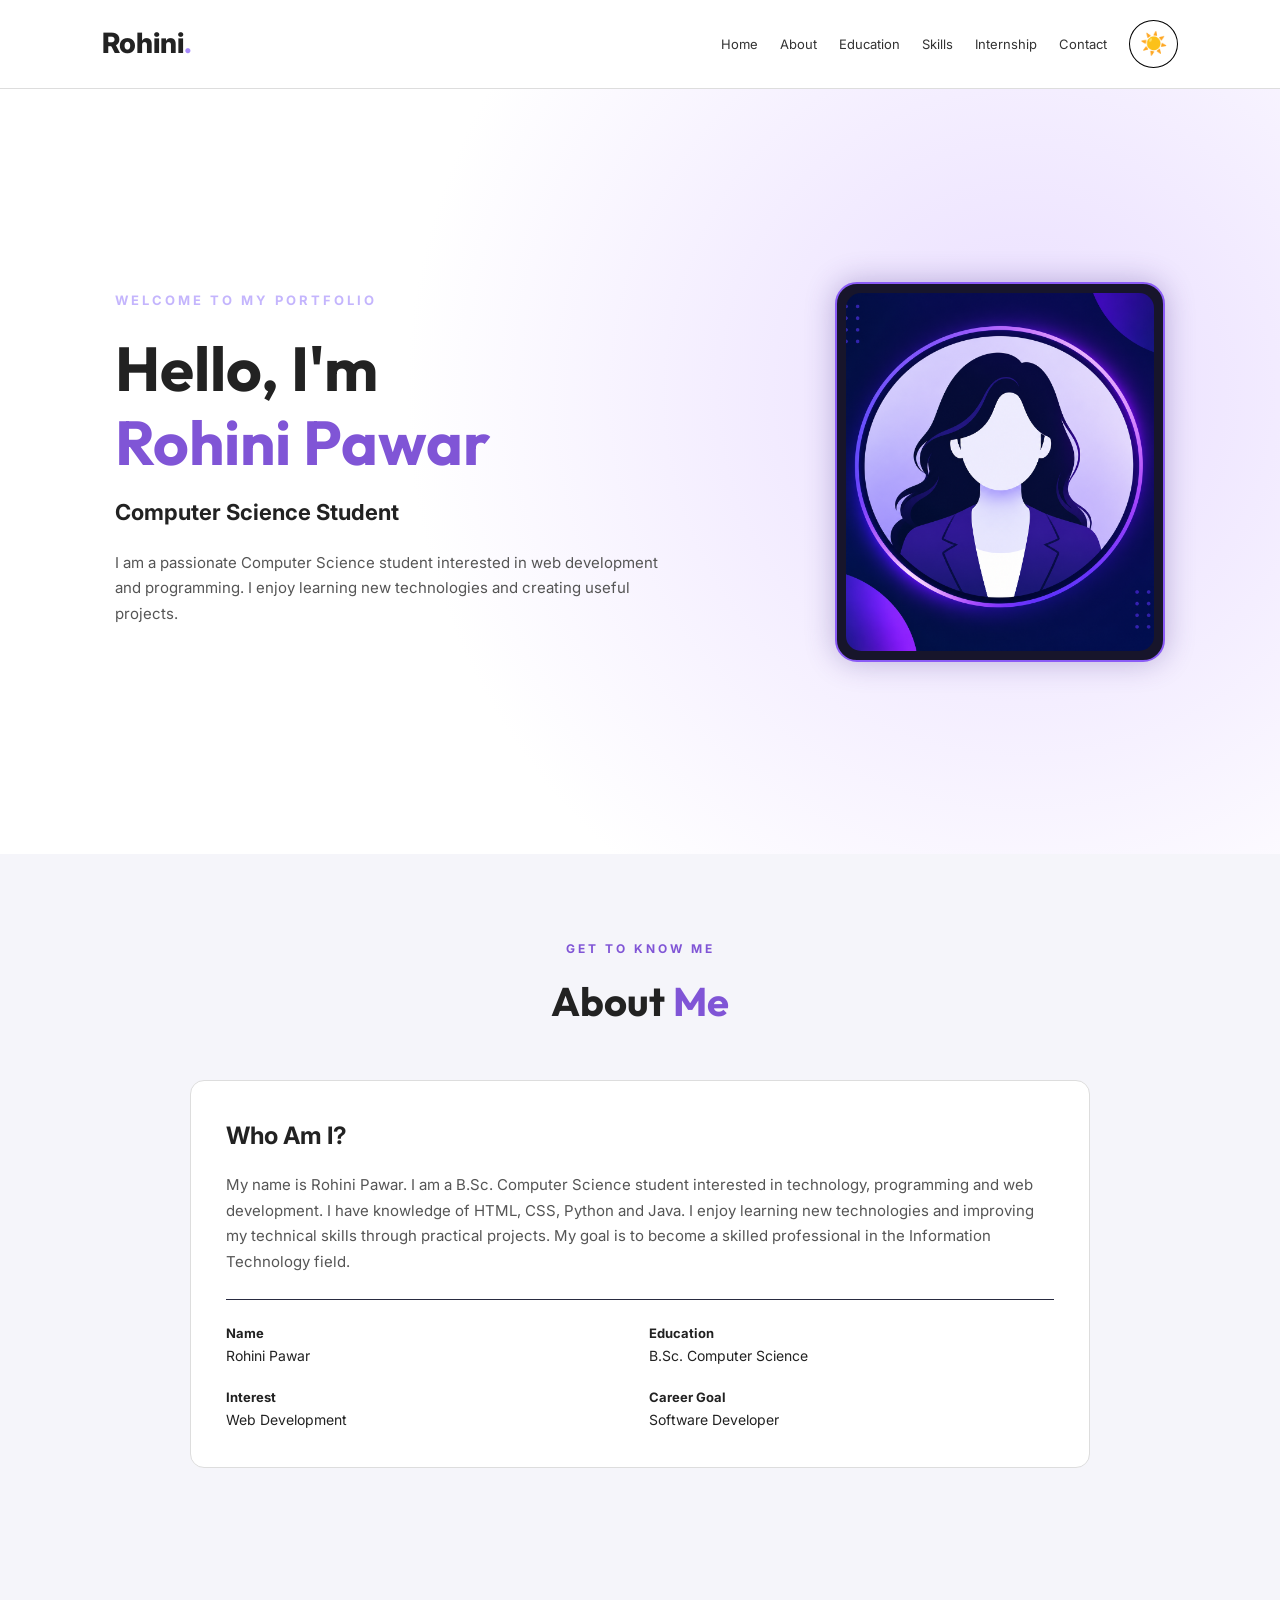
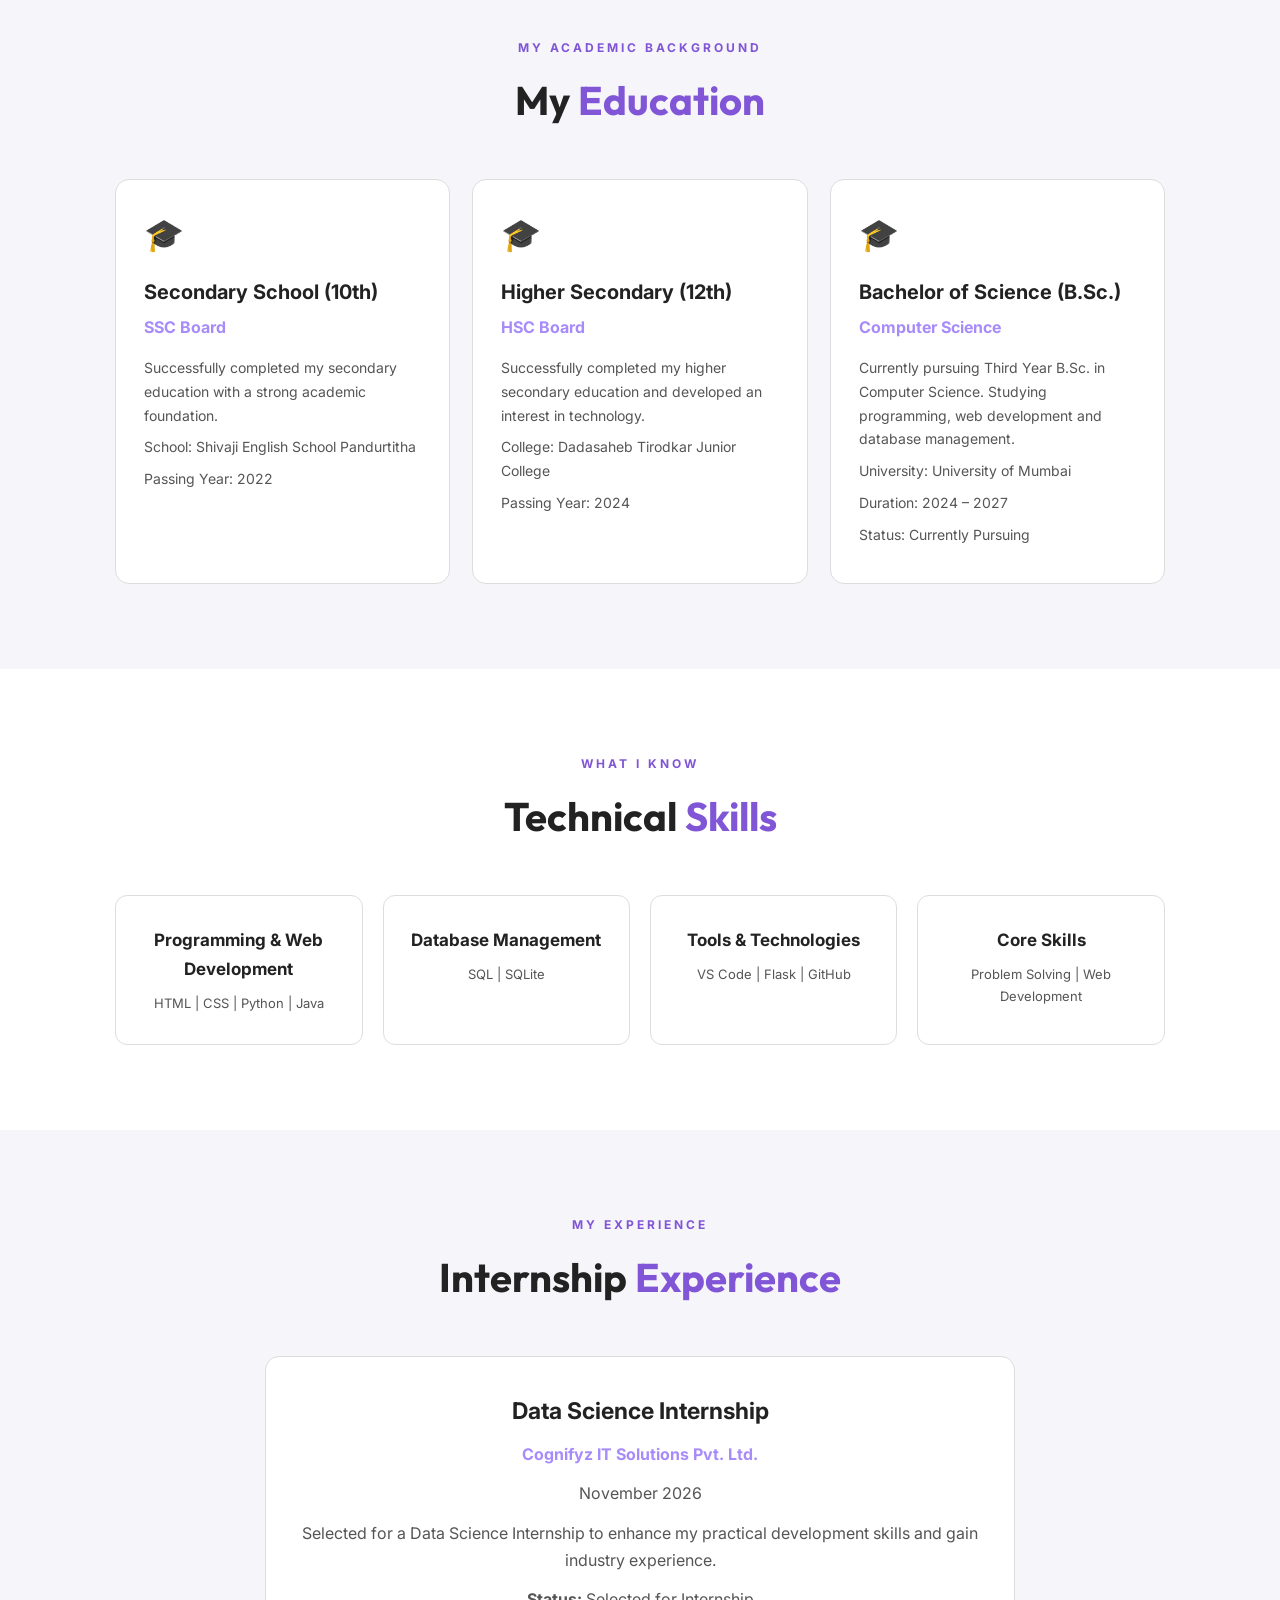
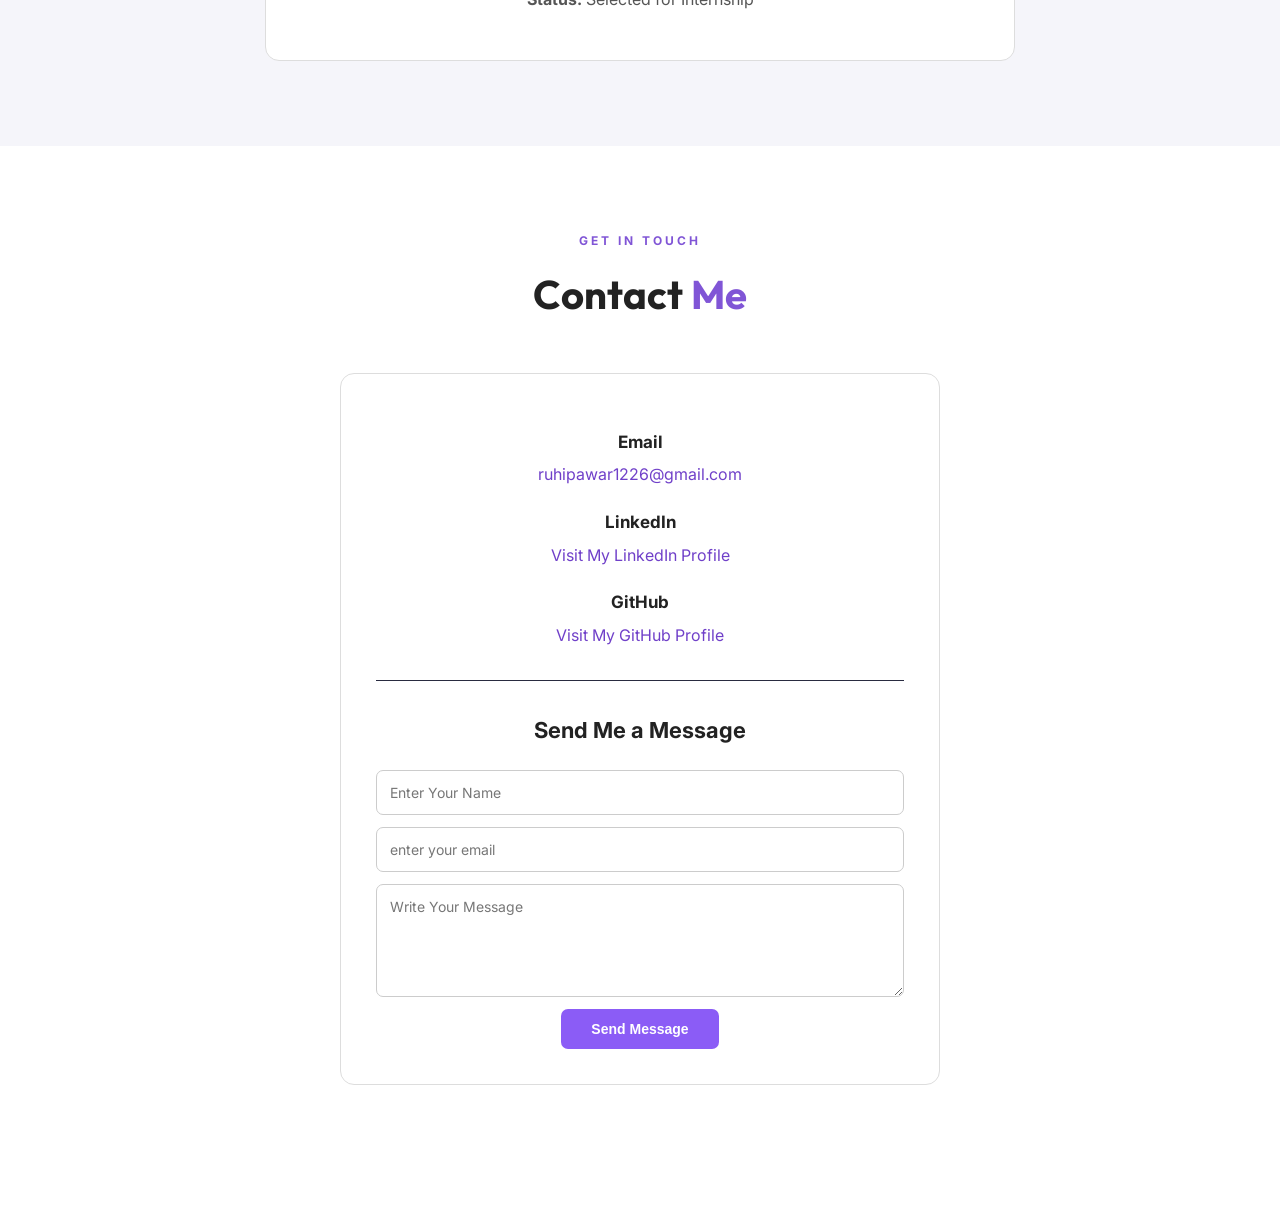
==== commit 4d220533: "Add files via upload" ====
--- a/index.html
+++ b/index.html
@@ -11,21 +11,28 @@
 <body>
 
 <!-- Navigation -->
+
 <header>
     <a href="#home" class="logo">Rohini<span>.</span></a>
 
-    <input type="checkbox" id="menu-toggle">
-    <label for="menu-toggle" class="menu-icon">☰</label>
-
-    <nav>
+    <button class="menu-icon" id="menu-btn"
+            aria-label="Open navigation menu">
+        ☰
+    </button>
+
+    <nav id="navbar">
         <a href="#home">Home</a>
         <a href="#about">About</a>
         <a href="#education">Education</a>
         <a href="#skills">Skills</a>
         <a href="#internship">Internship</a>
         <a href="#contact">Contact</a>
+        <button id="theme-toggle" class="theme-btn">
+    🌙
+</button>
     </nav>
 </header>
+
 
 <!-- Home -->
 <section id="home">
@@ -231,13 +238,35 @@
 
         <h3>Send Me a Message</h3>
 
-        <form>
-            <input type="text" placeholder="Enter Your Name" required>
-            <input type="email" placeholder="Enter Your Email" required>
-            <textarea rows="5" placeholder="Write Your Message" required></textarea>
-            <button type="submit">Send Message</button>
-        </form>
-
-    </div>
-</section>
-
+        <form id="contact-form">
+
+    <input
+        type="text"
+        id="contact-name"
+        placeholder="Enter Your Name"
+    >
+
+    <input
+        type="email"
+        id="contact-email"
+        placeholder="Enter Your Email"
+    >
+
+    <textarea
+        id="contact-message"
+        rows="5"
+        placeholder="Write Your Message"
+    ></textarea>
+
+    <p id="form-error"></p>
+    <p id="form-success"></p>
+
+    <button type="submit">Send Message</button>
+
+</form>
+    </div>
+</section>
+<script src="script.js"></script>
+</body>
+</html>
+
--- a/style.css
+++ b/style.css
@@ -616,3 +616,395 @@
         width: 100%;
     }
 }
+
+
+/* Mobile Navigation */
+
+.menu-icon {
+    display: none;
+    font-size: 28px;
+    background: none;
+    border: none;
+    cursor: pointer;
+    color: inherit;
+}
+
+@media (max-width: 768px) {
+
+    .menu-icon {
+        display: block;
+    }
+
+    header nav {
+        display: none;
+        flex-direction: column;
+        position: absolute;
+        top: 100%;
+        left: 0;
+        width: 100%;
+        background: #222;
+        padding: 20px;
+        gap: 20px;
+    }
+
+    header nav.active {
+        display: flex;
+    }
+
+    header nav a {
+        color: white;
+    }
+}
+
+/* =================================
+   DARK / LIGHT MODE
+================================= */
+
+/* LIGHT MODE */
+
+body:not(.dark-mode) {
+    background: #ffffff;
+    color: #222222;
+}
+
+/* Navbar */
+
+body:not(.dark-mode) header {
+    background: #ffffff;
+    border-bottom: 1px solid #dddddd;
+}
+
+body:not(.dark-mode) .logo {
+    color: #222222;
+}
+
+body:not(.dark-mode) nav a {
+    color: #333333;
+}
+
+/* Home */
+
+body:not(.dark-mode) #home {
+    background: radial-gradient(
+        circle at 80% 40%,
+        #e9ddff,
+        #ffffff 55%
+    );
+}
+
+body:not(.dark-mode) .hero-text h1,
+body:not(.dark-mode) .hero-text h2 {
+    color: #222222;
+}
+
+body:not(.dark-mode) .hero-text > p:not(.intro) {
+    color: #555555;
+}
+
+/* Other Sections */
+
+body:not(.dark-mode) #about,
+body:not(.dark-mode) #education,
+body:not(.dark-mode) #internship {
+    background: #f5f5fa;
+}
+
+body:not(.dark-mode) #skills,
+body:not(.dark-mode) #contact {
+    background: #ffffff;
+}
+
+/* Cards */
+
+body:not(.dark-mode) .about-box,
+body:not(.dark-mode) .education-box,
+body:not(.dark-mode) .skill-card,
+body:not(.dark-mode) .internship-content,
+body:not(.dark-mode) .contact-container {
+    background: #ffffff;
+    border-color: #dddddd;
+}
+
+/* Light Mode Text */
+
+body:not(.dark-mode) .about-box h3,
+body:not(.dark-mode) .education-box h3,
+body:not(.dark-mode) .skill-card h3,
+body:not(.dark-mode) .internship-content h3,
+body:not(.dark-mode) .contact-container h3,
+body:not(.dark-mode) .details strong,
+body:not(.dark-mode) .details span {
+    color: #222222;
+}
+
+body:not(.dark-mode) .about-box p,
+body:not(.dark-mode) .education-box p,
+body:not(.dark-mode) .education-box span,
+body:not(.dark-mode) .skill-card p,
+body:not(.dark-mode) .internship-content p {
+    color: #555555;
+}
+
+body:not(.dark-mode) .heading p {
+    color: #8055d6;
+}
+
+body:not(.dark-mode) .heading h2 {
+    color: #222222;
+}
+
+body:not(.dark-mode) .heading h2 span,
+body:not(.dark-mode) .hero-text h1 span {
+    color: #8055d6;
+}
+
+/* Contact */
+
+body:not(.dark-mode) .contact-container a {
+    color: #7040c9;
+}
+
+body:not(.dark-mode) .contact-container input,
+body:not(.dark-mode) .contact-container textarea {
+    background: #ffffff;
+    color: #222222;
+    border-color: #cccccc;
+}
+
+body:not(.dark-mode) .contact-container input::placeholder,
+body:not(.dark-mode) .contact-container textarea::placeholder {
+    color: #777777;
+}
+
+/* Footer */
+
+body:not(.dark-mode) footer {
+    background: #eeeeF5;
+    color: #222222;
+}
+
+body:not(.dark-mode) footer p {
+    color: #555555;
+}
+
+
+/* =================================
+   DARK MODE
+================================= */
+
+body.dark-mode {
+    background: #080b16;
+    color: white;
+}
+
+body.dark-mode header {
+    background: #080b16;
+    border-bottom: 1px solid #25263b;
+}
+
+body.dark-mode .logo {
+    color: white;
+}
+
+body.dark-mode nav a {
+    color: #cbd5e1;
+}
+
+/* Home Purple Gradient */
+
+body.dark-mode #home {
+    background: radial-gradient(
+        circle at 80% 40%,
+        #28204c,
+        #080b16 45%
+    );
+}
+
+body.dark-mode .hero-text h1,
+body.dark-mode .hero-text h2 {
+    color: white;
+}
+
+body.dark-mode .hero-text h1 span {
+    color: #a78bfa;
+}
+
+body.dark-mode .hero-text > p:not(.intro) {
+    color: #94a3b8;
+}
+
+/* Dark Sections */
+
+body.dark-mode #about,
+body.dark-mode #education,
+body.dark-mode #internship {
+    background: #0d1222;
+}
+
+body.dark-mode #skills,
+body.dark-mode #contact {
+    background: #080b16;
+}
+
+/* Dark Cards */
+
+body.dark-mode .about-box,
+body.dark-mode .education-box,
+body.dark-mode .skill-card,
+body.dark-mode .internship-content,
+body.dark-mode .contact-container {
+    background: #111729;
+    border-color: #292b40;
+}
+
+/* Dark Text */
+
+body.dark-mode .about-box h3,
+body.dark-mode .education-box h3,
+body.dark-mode .skill-card h3,
+body.dark-mode .internship-content h3,
+body.dark-mode .contact-container h3 {
+    color: white;
+}
+
+body.dark-mode .about-box p,
+body.dark-mode .education-box p,
+body.dark-mode .education-box span,
+body.dark-mode .skill-card p,
+body.dark-mode .internship-content p {
+    color: #94a3b8;
+}
+
+body.dark-mode .heading h2 {
+    color: white;
+}
+
+body.dark-mode .heading p,
+body.dark-mode .details strong {
+    color: #c4b5fd;
+}
+
+body.dark-mode .details span {
+    color: #cbd5e1;
+}
+
+/* Dark Contact */
+
+body.dark-mode .contact-container a {
+    color: #c4b5fd;
+}
+
+body.dark-mode .contact-container input,
+body.dark-mode .contact-container textarea {
+    background: #080b16;
+    color: white;
+    border-color: #292b40;
+}
+
+body.dark-mode .contact-container input::placeholder,
+body.dark-mode .contact-container textarea::placeholder {
+    color: #94a3b8;
+}
+
+/* Dark Footer */
+
+body.dark-mode footer {
+    background: #060914;
+    color: white;
+}
+
+body.dark-mode footer p {
+    color: #94a3b8;
+}
+
+
+/* =================================
+   SMOOTH TRANSITION
+================================= */
+
+body,
+header,
+section,
+.about-box,
+.education-box,
+.skill-card,
+.internship-content,
+.contact-container,
+footer {
+    transition: background 0.4s ease, color 0.4s ease;
+}
+
+
+/* Theme Button */
+
+.theme-btn {
+    cursor: pointer;
+    font-size: 22px;
+    border: 1px solid currentColor;
+    border-radius: 50%;
+    padding: 10px;
+    background: transparent;
+}
+
+
+/* ===== SCROLL ANIMATIONS ===== */
+
+.reveal {
+    opacity: 0;
+    transform: translateY(40px);
+    transition: opacity 0.8s ease,
+                transform 0.8s ease;
+}
+
+.reveal.show {
+    opacity: 1;
+    transform: translateY(0);
+}
+
+/* Animation for reduced motion preference */
+
+@media (prefers-reduced-motion: reduce) {
+    .reveal {
+        opacity: 1;
+        transform: none;
+        transition: none;
+    }
+}
+
+/* ===== CONTACT FORM VALIDATION ===== */
+
+#form-error {
+    color: #ff4d4d;
+    font-size: 14px;
+    margin: 10px 0;
+    text-align: left;
+}
+
+#form-success {
+    color: #22c55e;
+    font-size: 14px;
+    font-weight: 600;
+    margin: 10px 0;
+    text-align: left;
+}
+
+/* Invalid Input */
+.contact-container input.invalid,
+.contact-container textarea.invalid {
+    border: 2px solid #ff4d4d;
+}
+
+/* Valid Input */
+.contact-container input.valid,
+.contact-container textarea.valid {
+    border: 2px solid #22c55e;
+}
+
+/* Light Mode */
+body:not(.dark-mode) #form-error {
+    color: #dc2626;
+}
+
+body:not(.dark-mode) #form-success {
+    color: #16a34a;
+}
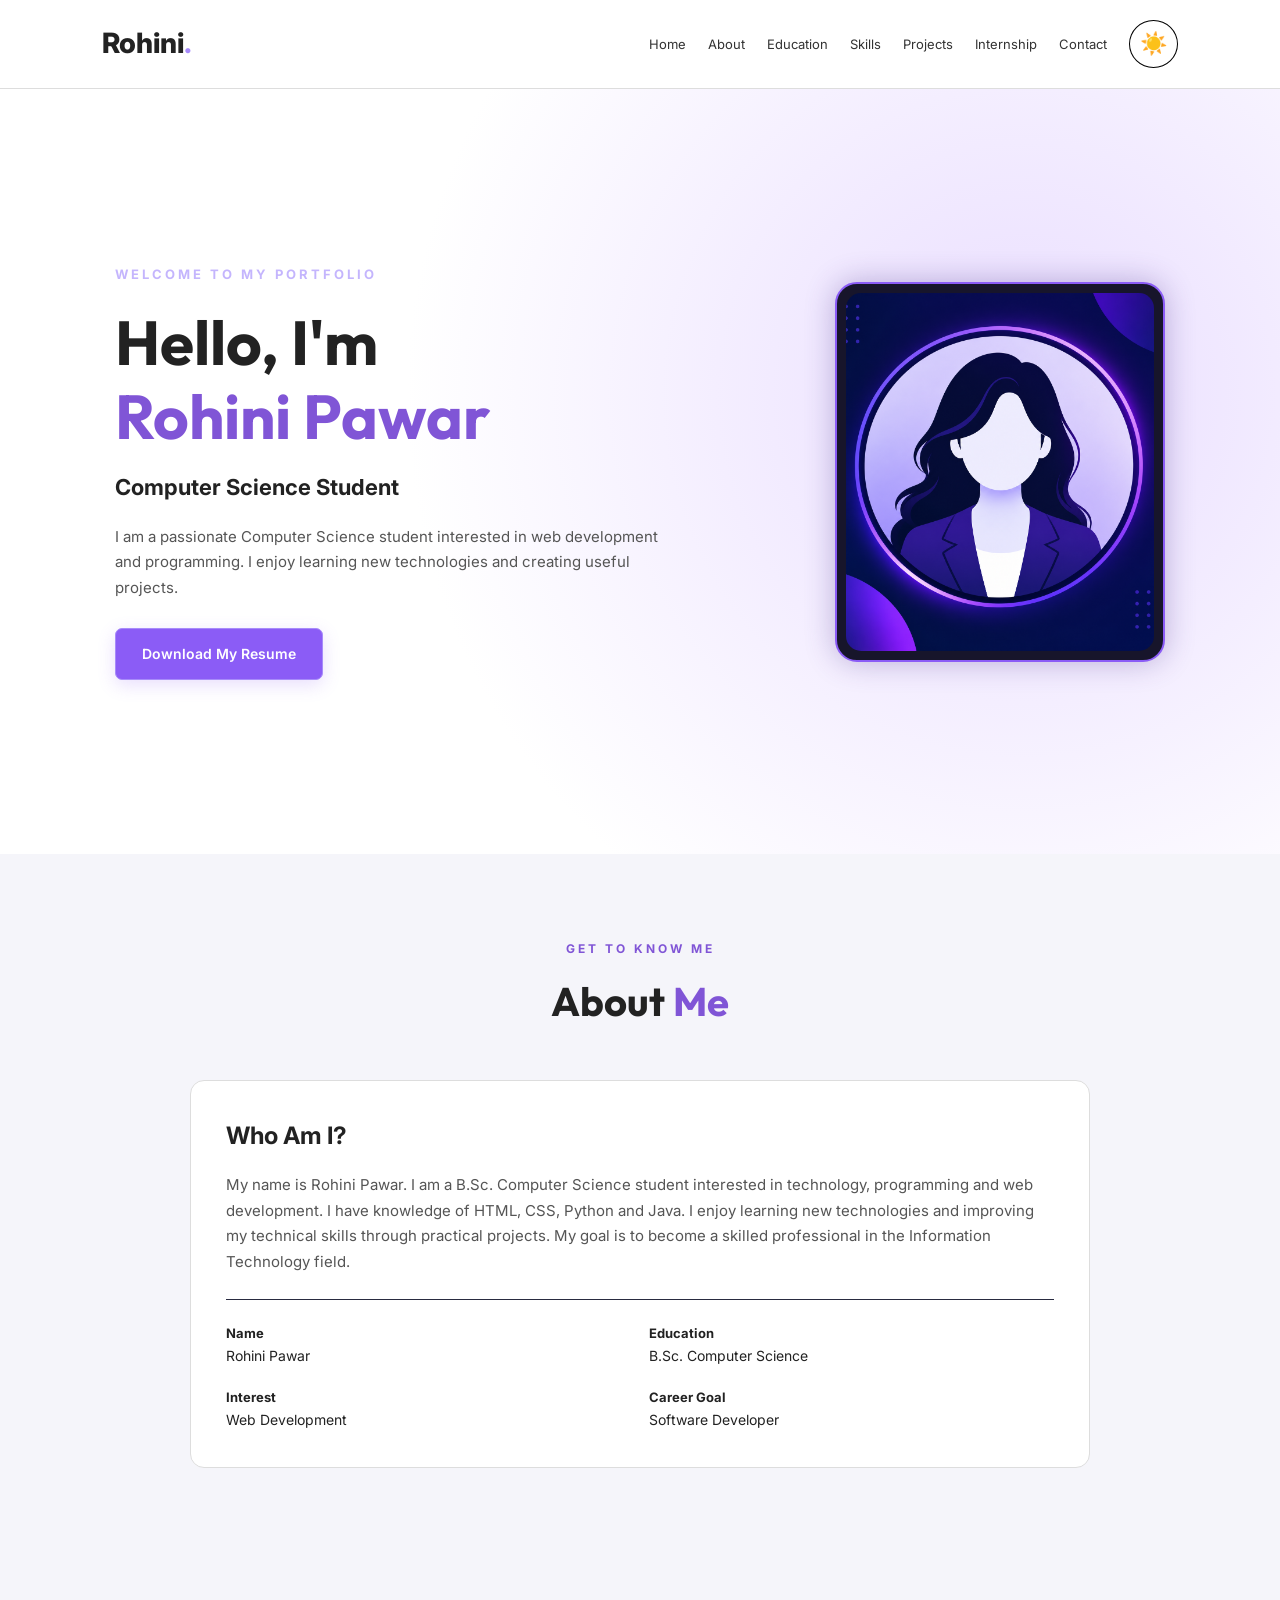
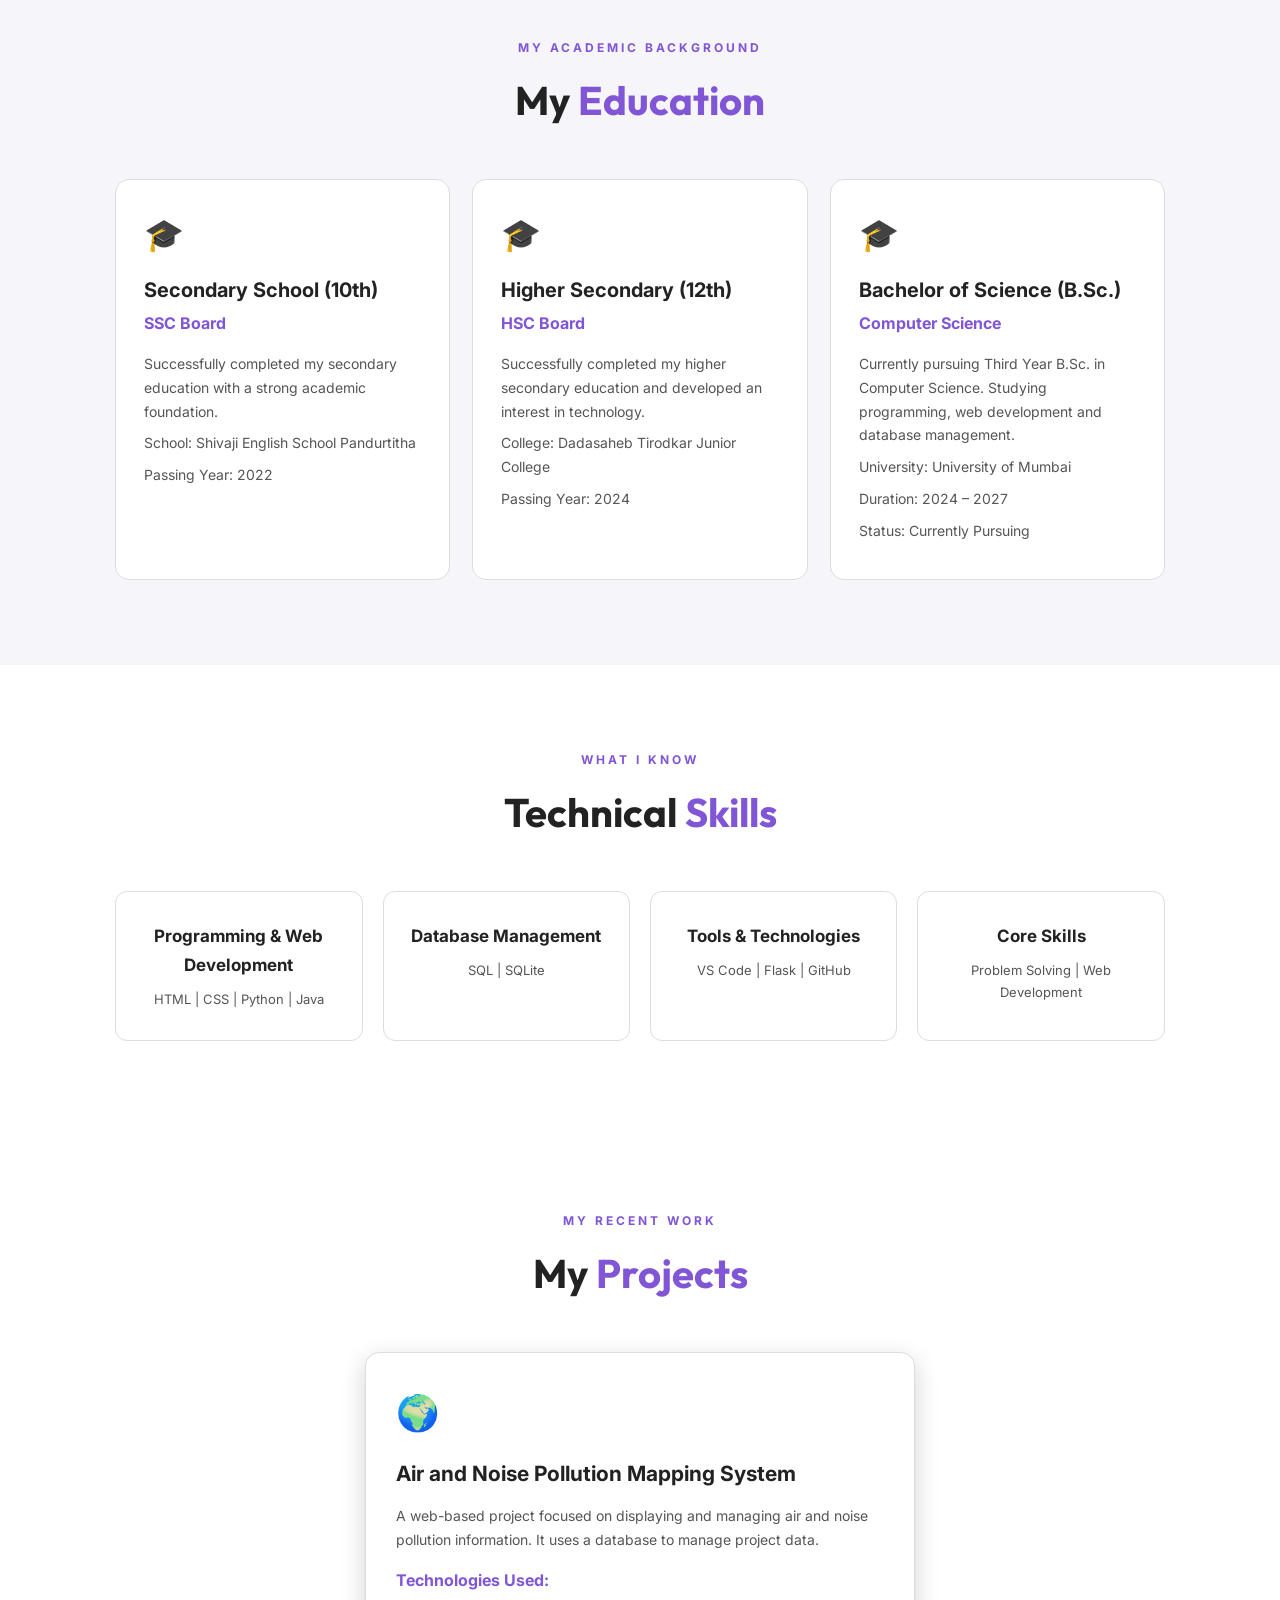
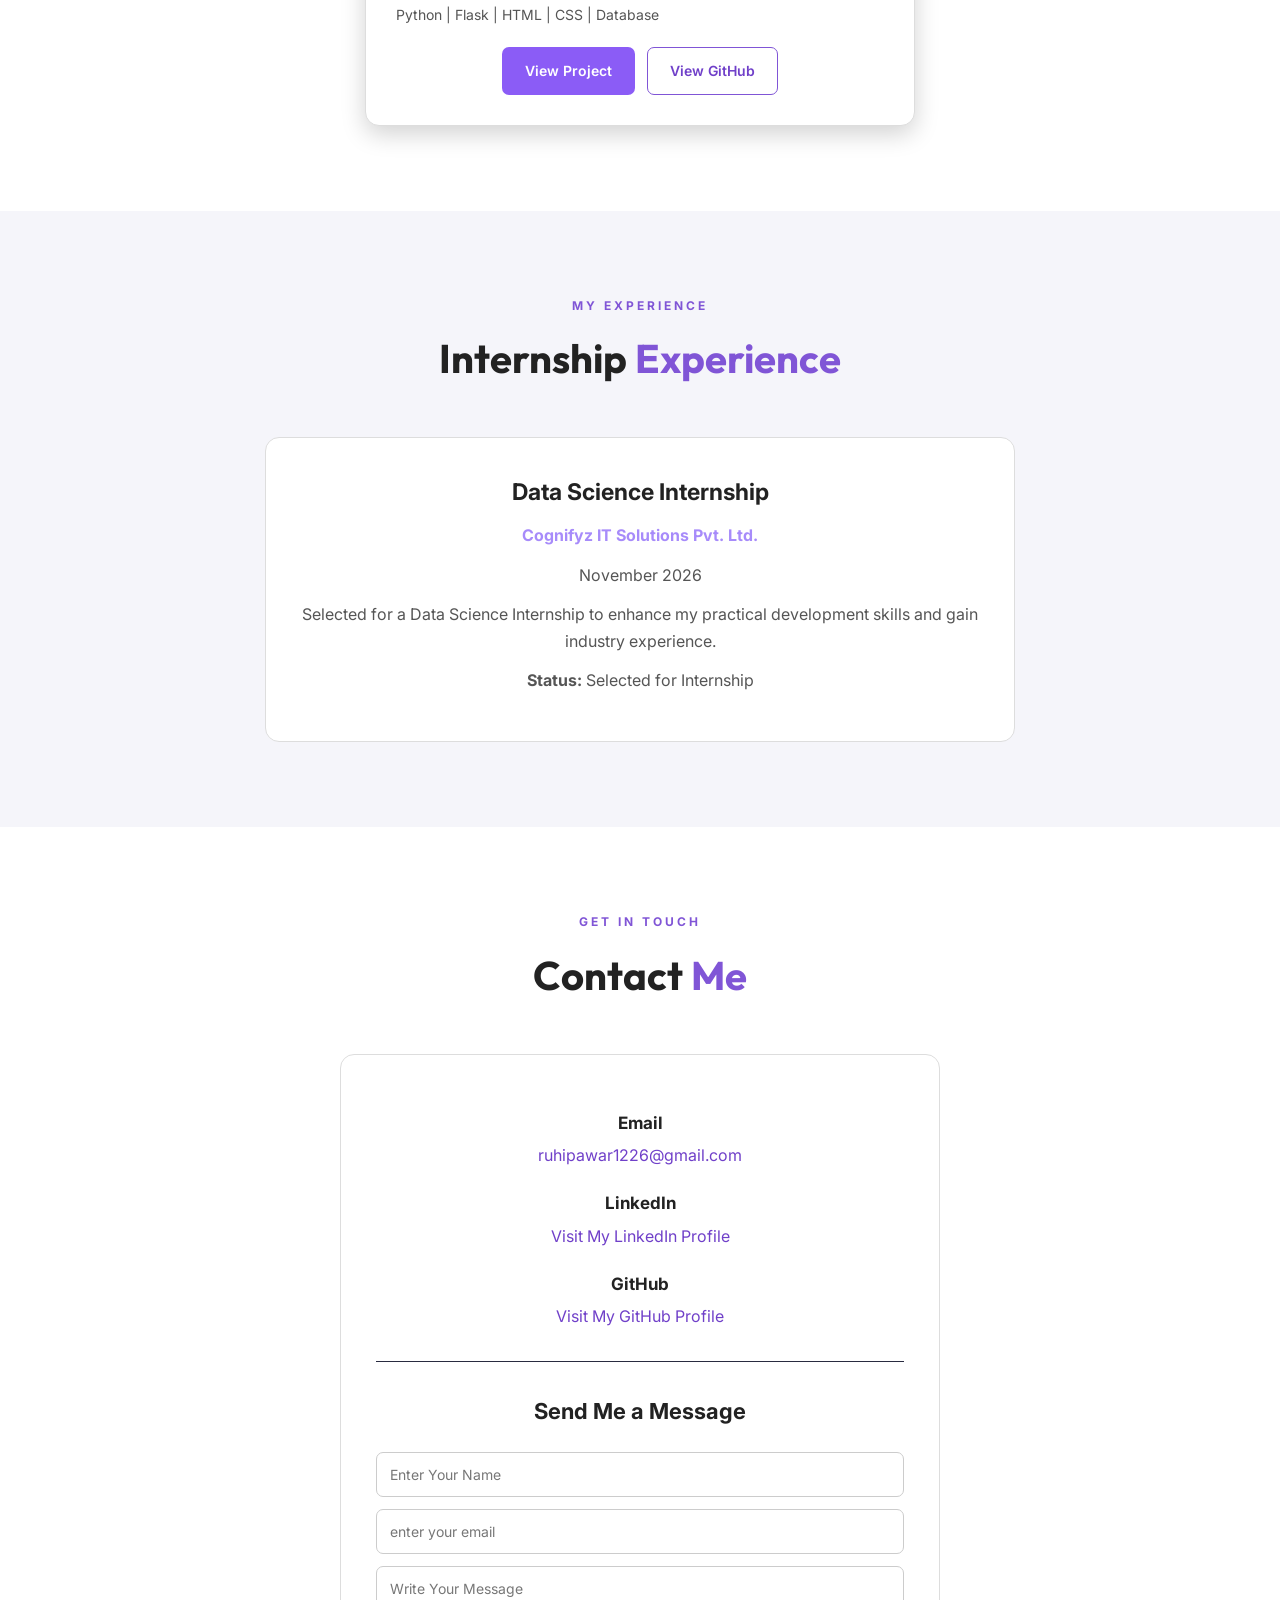
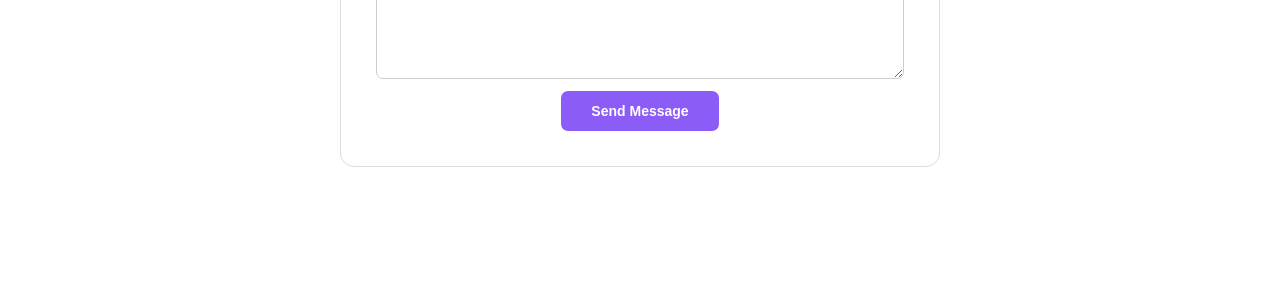
==== commit 7ec4031c: "Add files via upload" ====
--- a/index.html
+++ b/index.html
@@ -25,16 +25,19 @@
         <a href="#about">About</a>
         <a href="#education">Education</a>
         <a href="#skills">Skills</a>
+        <a href="#projects">Projects</a>
         <a href="#internship">Internship</a>
         <a href="#contact">Contact</a>
+
         <button id="theme-toggle" class="theme-btn">
-    🌙
-</button>
+            🌙
+        </button>
     </nav>
 </header>
 
 
 <!-- Home -->
+
 <section id="home">
     <div class="hero-content">
 
@@ -50,7 +53,15 @@
                 in web development and programming. I enjoy learning
                 new technologies and creating useful projects.
             </p>
-        </div>
+
+            <div class="resume-button">
+                <a href="resume.pdf/rohini.cv.pdf" download="Rohini_Pawar_Resume.pdf">
+                    Download My Resume
+                </a>
+            </div>
+        </div>
+
+
 
         <div class="hero-image">
             <img src="image/profile.png" alt="Rohini Pawar">
@@ -59,7 +70,9 @@
     </div>
 </section>
 
+
 <!-- About -->
+
 <section id="about">
     <div class="heading">
         <p>GET TO KNOW ME</p>
@@ -83,6 +96,7 @@
         </p>
 
         <div class="details">
+
             <div>
                 <strong>Name</strong>
                 <span>Rohini Pawar</span>
@@ -102,11 +116,14 @@
                 <strong>Career Goal</strong>
                 <span>Software Developer</span>
             </div>
-        </div>
-    </div>
-</section>
+
+        </div>
+    </div>
+</section>
+
 
 <!-- Education -->
+
 <section id="education">
     <div class="heading">
         <p>MY ACADEMIC BACKGROUND</p>
@@ -117,37 +134,48 @@
 
         <div class="education-box">
             <div class="education-icon">🎓</div>
+
             <h3>Secondary School (10th)</h3>
             <h4>SSC Board</h4>
+
             <p>
                 Successfully completed my secondary education
                 with a strong academic foundation.
             </p>
+
             <span>School: Shivaji English School Pandurtitha</span>
             <span>Passing Year: 2022</span>
         </div>
 
+
         <div class="education-box">
             <div class="education-icon">🎓</div>
+
             <h3>Higher Secondary (12th)</h3>
             <h4>HSC Board</h4>
+
             <p>
                 Successfully completed my higher secondary
                 education and developed an interest in technology.
             </p>
+
             <span>College: Dadasaheb Tirodkar Junior College</span>
             <span>Passing Year: 2024</span>
         </div>
 
+
         <div class="education-box">
             <div class="education-icon">🎓</div>
+
             <h3>Bachelor of Science (B.Sc.)</h3>
             <h4>Computer Science</h4>
+
             <p>
                 Currently pursuing Third Year B.Sc. in Computer Science.
                 Studying programming, web development and database
                 management.
             </p>
+
             <span>University: University of Mumbai</span>
             <span>Duration: 2024 – 2027</span>
             <span>Status: Currently Pursuing</span>
@@ -156,7 +184,9 @@
     </div>
 </section>
 
+
 <!-- Skills -->
+
 <section id="skills">
     <div class="heading">
         <p>WHAT I KNOW</p>
@@ -164,6 +194,7 @@
     </div>
 
     <div class="skills-container">
+
         <div class="skill-card">
             <h3>Programming & Web Development</h3>
             <p>HTML | CSS | Python | Java</p>
@@ -183,10 +214,65 @@
             <h3>Core Skills</h3>
             <p>Problem Solving | Web Development</p>
         </div>
-    </div>
-</section>
+
+    </div>
+</section>
+
+
+<!-- Projects -->
+
+<section id="projects">
+
+    <div class="heading">
+        <p>MY RECENT WORK</p>
+        <h2>My <span>Projects</span></h2>
+    </div>
+
+    <div class="projects-container">
+
+        <!-- Project 1 -->
+
+        <div class="project-card">
+
+            <div class="project-icon">🌍</div>
+
+            <h3>Air and Noise Pollution Mapping System</h3>
+
+            <p>
+                A web-based project focused on displaying and
+                managing air and noise pollution information.
+                It uses a database to manage project data.
+            </p>
+
+            <h4>Technologies Used:</h4>
+
+            <p class="project-tech">
+                Python | Flask | HTML | CSS | Database
+            </p>
+
+            
+<div class="project-links">
+    <a href="project.html" target="_blank" class="project-btn">
+    View Project
+</a>
+
+    <a href="https://github.com/rohinipawar2612/Air_Noise_Pollution_Mapping"
+       target="_blank"
+       rel="noopener noreferrer">
+       View GitHub
+    </a>
+</div>
+
+
+        </div>
+
+    </div>
+
+</section>
+
 
 <!-- Internship -->
+
 <section id="internship">
     <div class="heading">
         <p>MY EXPERIENCE</p>
@@ -194,6 +280,7 @@
     </div>
 
     <div class="internship-content">
+
         <h3>Data Science Internship</h3>
         <h4>Cognifyz IT Solutions Pvt. Ltd.</h4>
 
@@ -205,11 +292,15 @@
         </p>
 
         <p><strong>Status:</strong> Selected for Internship</p>
-    </div>
-</section>
+
+    </div>
+</section>
+
 
 <!-- Contact -->
+
 <section id="contact">
+
     <div class="heading">
         <p>GET IN TOUCH</p>
         <h2>Contact <span>Me</span></h2>
@@ -218,17 +309,22 @@
     <div class="contact-container">
 
         <p><strong>Email</strong></p>
+
         <a href="mailto:ruhipawar1226@gmail.com">
             ruhipawar1226@gmail.com
         </a>
 
+
         <p><strong>LinkedIn</strong></p>
+
         <a href="https://www.linkedin.com/feed/L"
            target="_blank" rel="noopener noreferrer">
             Visit My LinkedIn Profile
         </a>
 
+
         <p><strong>GitHub</strong></p>
+
         <a href="https://github.com/rohinipawar2612"
            target="_blank" rel="noopener noreferrer">
             Visit My GitHub Profile
@@ -240,33 +336,35 @@
 
         <form id="contact-form">
 
-    <input
-        type="text"
-        id="contact-name"
-        placeholder="Enter Your Name"
-    >
-
-    <input
-        type="email"
-        id="contact-email"
-        placeholder="Enter Your Email"
-    >
-
-    <textarea
-        id="contact-message"
-        rows="5"
-        placeholder="Write Your Message"
-    ></textarea>
-
-    <p id="form-error"></p>
-    <p id="form-success"></p>
-
-    <button type="submit">Send Message</button>
-
-</form>
-    </div>
+            <input
+                type="text"
+                id="contact-name"
+                placeholder="Enter Your Name"
+            >
+
+            <input
+                type="email"
+                id="contact-email"
+                placeholder="Enter Your Email"
+            >
+
+            <textarea
+                id="contact-message"
+                rows="5"
+                placeholder="Write Your Message"
+            ></textarea>
+
+            <p id="form-error"></p>
+            <p id="form-success"></p>
+
+            <button type="submit">Send Message</button>
+
+        </form>
+
+    </div>
+
 </section>
 <script src="script.js"></script>
+
 </body>
 </html>
-
--- a/style.css
+++ b/style.css
@@ -1008,3 +1008,250 @@
 body:not(.dark-mode) #form-success {
     color: #16a34a;
 }
+
+
+/* ===== PROJECTS SECTION ===== */
+
+#projects {
+    background: #080b16;
+}
+
+.projects-container {
+    display: flex;
+    justify-content: center;
+    align-items: center;
+    width: 100%;
+    gap: 25px;
+}
+
+.project-card {
+    width: 100%;
+    max-width: 550px;
+    padding: 30px;
+    margin: 0 auto;
+    background: #111729;
+    border: 1px solid #292b40;
+    border-radius: 14px;
+    transition: 0.3s;
+}
+
+.project-card:hover {
+    transform: translateY(-7px);
+    border-color: #8b5cf6;
+    box-shadow: 0 8px 25px #4c328b33;
+}
+
+.project-icon {
+    font-size: 35px;
+    margin-bottom: 15px;
+}
+
+.project-card h3 {
+    font-size: 21px;
+    margin-bottom: 15px;
+    color: white;
+}
+
+.project-card p {
+    color: #94a3b8;
+    font-size: 14px;
+    margin-bottom: 15px;
+}
+
+.project-card h4 {
+    color: #c4b5fd;
+    margin-bottom: 8px;
+}
+
+.project-card .project-tech {
+    color: #94a3b8;
+}
+
+.project-links {
+    display: flex;
+    justify-content: center;
+    flex-wrap: wrap;
+    gap: 12px;
+    margin-top: 20px;
+}
+
+.project-links a,
+.resume-button a {
+    display: inline-block;
+    padding: 11px 22px;
+    background: #8b5cf6;
+    color: white;
+    border-radius: 7px;
+    font-size: 14px;
+    font-weight: 600;
+    transition: 0.3s;
+}
+
+.project-links a:hover,
+.resume-button a:hover {
+    background: #7040d9;
+    transform: translateY(-3px);
+}
+
+/* ===== RESUME BUTTON ===== */
+
+.resume-button {
+    margin-top: 25px;
+}
+
+.resume-button a {
+    text-decoration: none;
+}
+
+/* ===== LIGHT MODE ===== */
+
+body:not(.dark-mode) #projects {
+    background: #ffffff;
+}
+
+body:not(.dark-mode) .project-card {
+    background: #ffffff;
+    border-color: #dddddd;
+}
+
+body:not(.dark-mode) .project-card h3 {
+    color: #222222;
+}
+
+body:not(.dark-mode) .project-card p {
+    color: #555555;
+}
+
+body:not(.dark-mode) .project-card h4 {
+    color: #8055d6;
+}
+
+/* ===== PROJECTS RESPONSIVE ===== */
+
+@media (max-width: 700px) {
+    .projects-container {
+        flex-direction: column;
+    }
+
+    .project-card {
+        width: 100%;
+        padding: 25px;
+    }
+}
+
+/* =================================
+   PROFESSIONAL PROJECT & RESUME DESIGN
+================================= */
+
+/* Project Card Improvements */
+
+.project-card {
+    position: relative;
+    overflow: hidden;
+    box-shadow: 0 8px 25px rgba(0, 0, 0, 0.18);
+}
+
+.project-card h3 {
+    line-height: 1.5;
+}
+
+.project-card .project-tech {
+    line-height: 1.8;
+}
+
+/* Project Buttons */
+
+.project-links a {
+    text-align: center;
+    border: 1px solid transparent;
+}
+
+.project-links a:first-child {
+    background: #8b5cf6;
+    color: #ffffff;
+}
+
+.project-links a:last-child {
+    background: transparent;
+    color: #a78bfa;
+    border-color: #8b5cf6;
+}
+
+.project-links a:hover {
+    transform: translateY(-4px);
+    box-shadow: 0 5px 15px rgba(139, 92, 246, 0.25);
+}
+
+.project-links a:last-child:hover {
+    background: #8b5cf6;
+    color: #ffffff;
+}
+
+/* Resume Button */
+
+.resume-button a {
+    padding: 13px 26px;
+    border: 1px solid #a78bfa;
+    box-shadow: 0 5px 18px rgba(139, 92, 246, 0.2);
+}
+
+.resume-button a:hover {
+    box-shadow: 0 8px 22px rgba(139, 92, 246, 0.35);
+}
+
+/* Education Card Improvements */
+
+.education-box {
+    height: 100%;
+    display: flex;
+    flex-direction: column;
+}
+
+.education-box:hover {
+    box-shadow: 0 8px 22px rgba(139, 92, 246, 0.15);
+}
+
+.education-box h3 {
+    line-height: 1.5;
+}
+
+.education-box span {
+    overflow-wrap: anywhere;
+}
+
+/* Light Mode Improvements */
+
+body:not(.dark-mode) .education-box h4 {
+    color: #8055d6;
+}
+
+body:not(.dark-mode) .project-links a:last-child {
+    color: #7040c9;
+    border-color: #8055d6;
+}
+
+body:not(.dark-mode) .project-links a:last-child:hover {
+    background: #8055d6;
+    color: white;
+}
+
+/* Responsive Design */
+
+@media (max-width: 700px) {
+    .project-card {
+        max-width: 100%;
+    }
+
+    .project-links {
+        flex-direction: column;
+    }
+
+    .project-links a {
+        width: 100%;
+        text-align: center;
+    }
+
+    .education-box {
+        min-height: auto;
+    }
+}
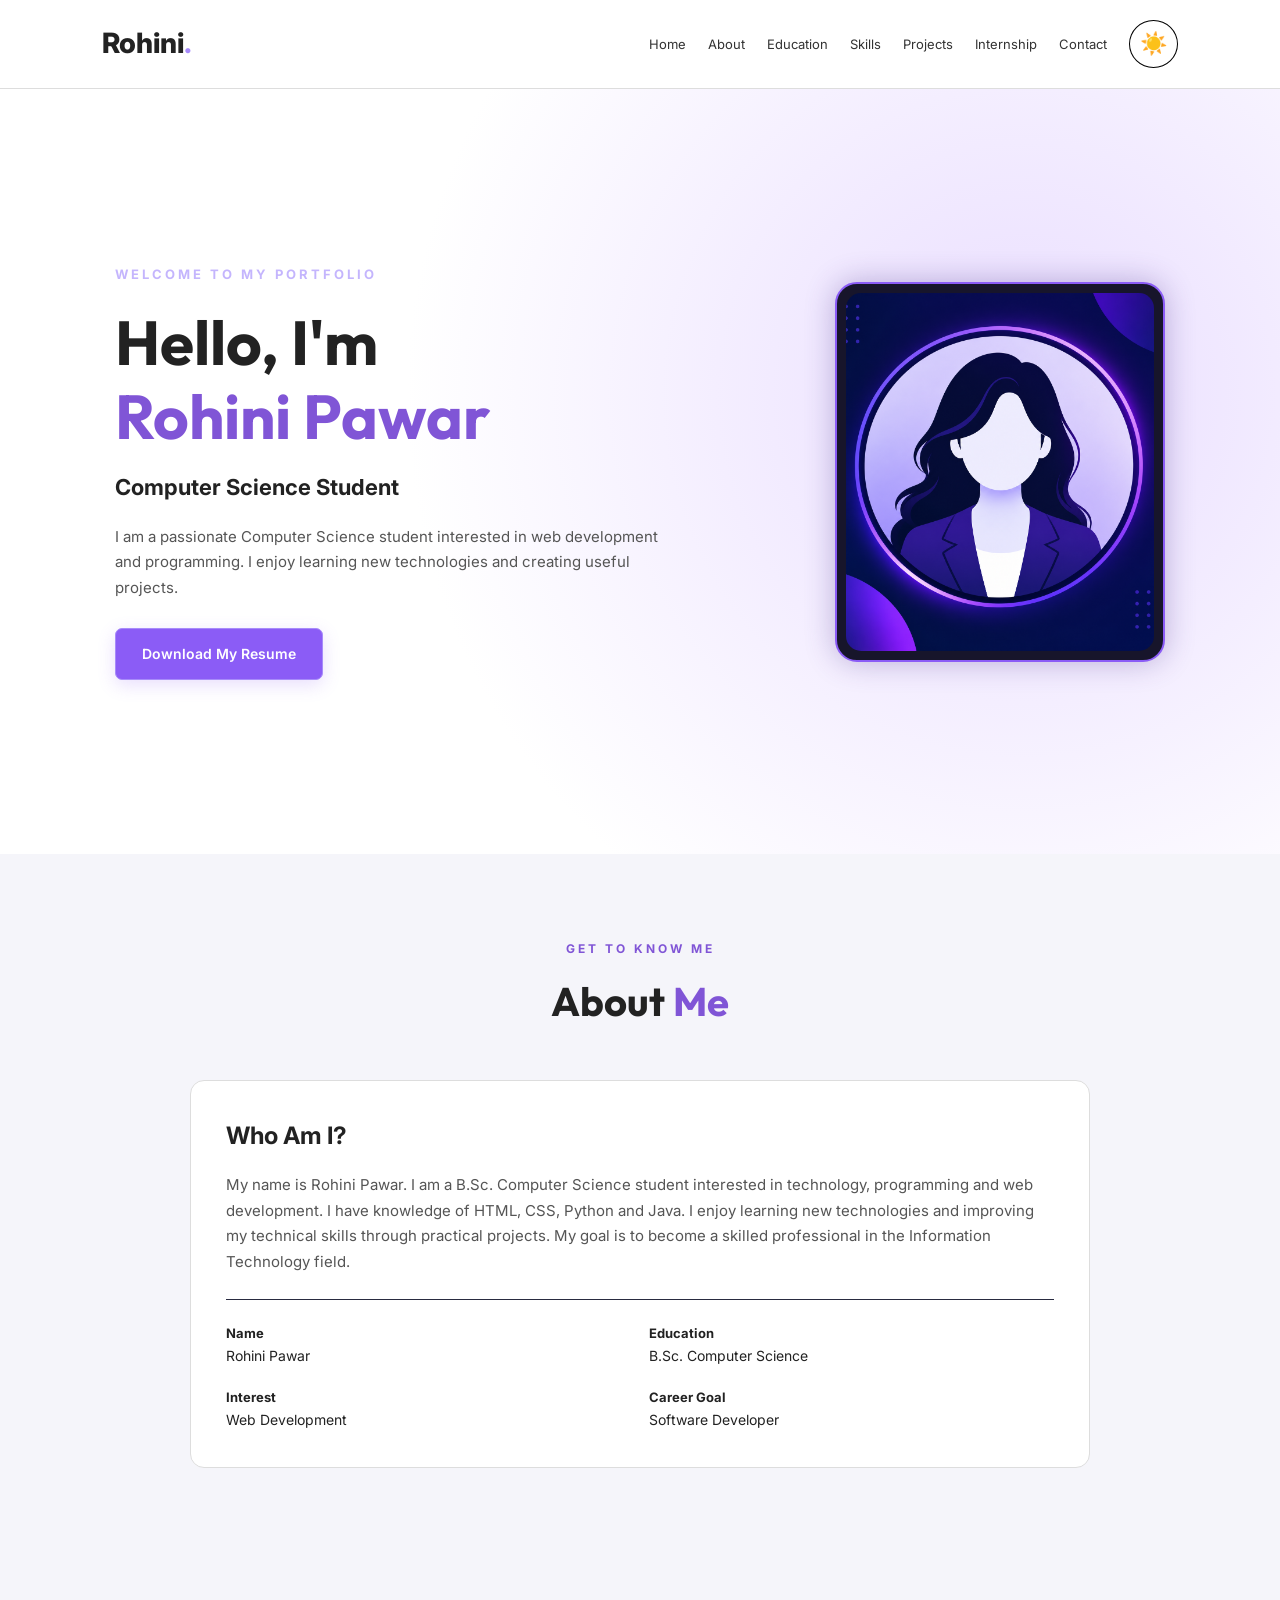
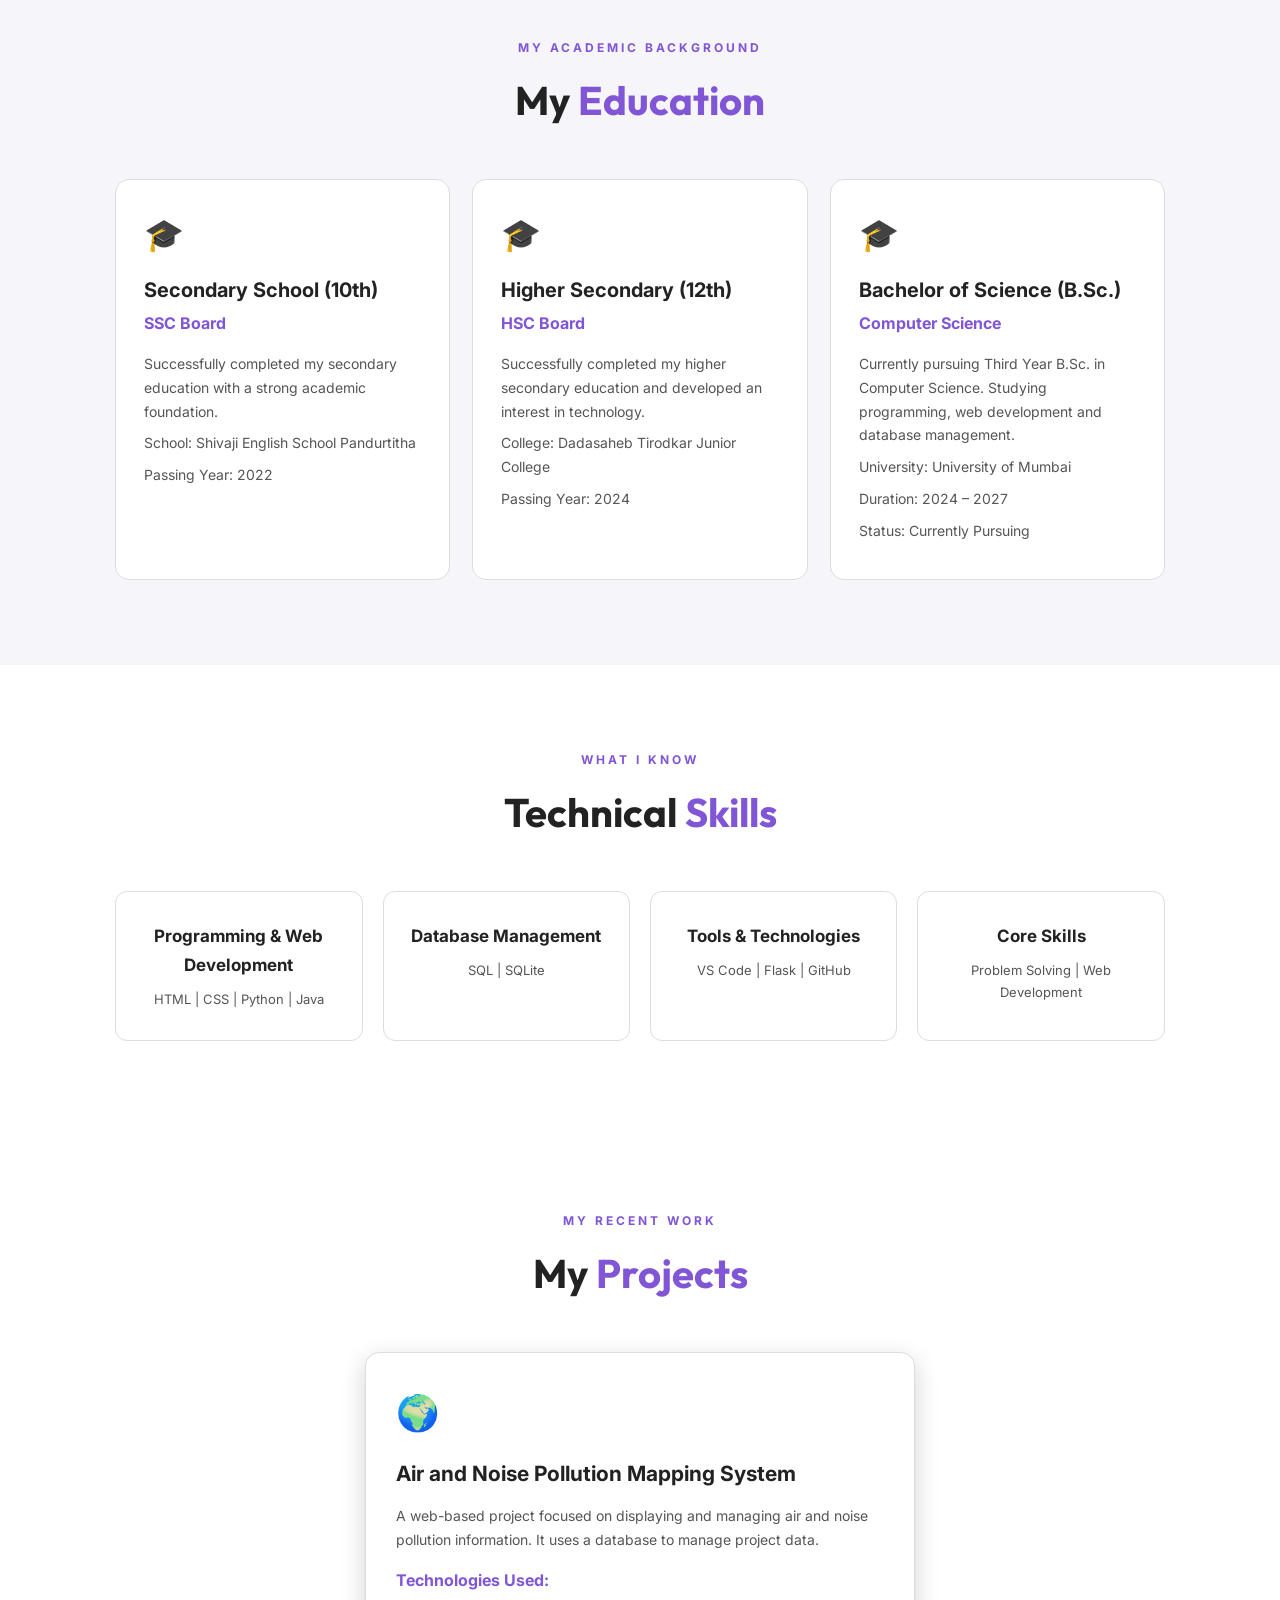
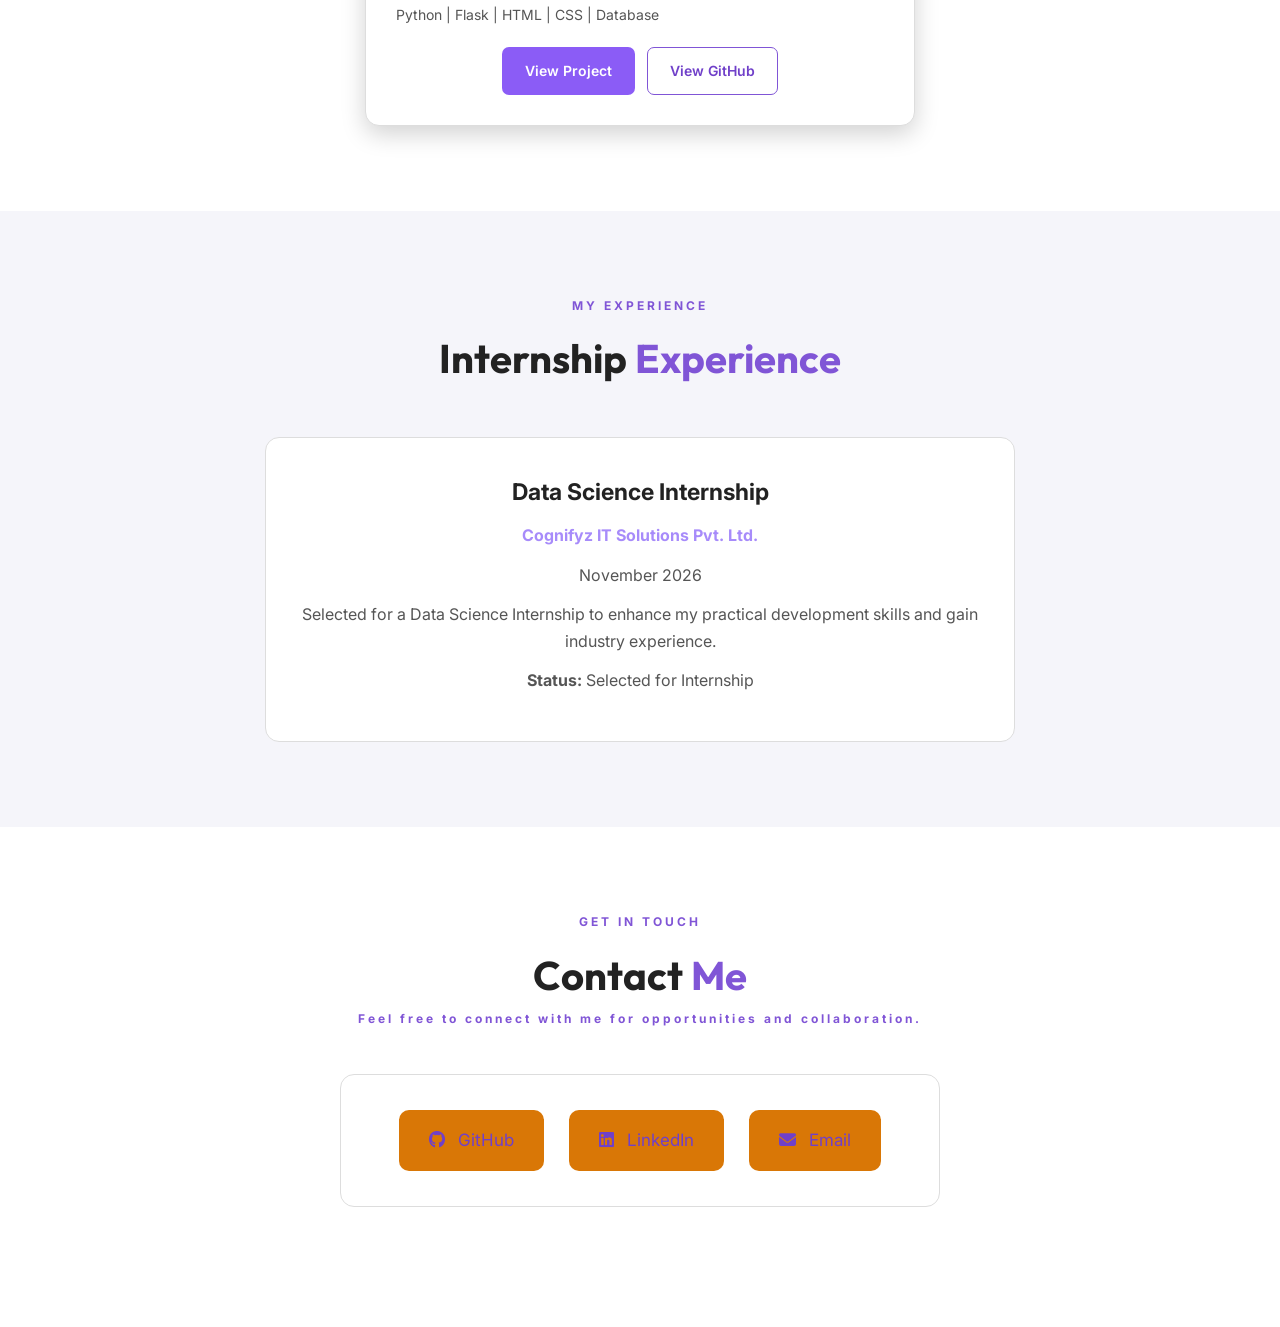
==== commit 157bd82c: "Add files via upload" ====
--- a/index.html
+++ b/index.html
@@ -1,370 +1,432 @@
 
 <!DOCTYPE html>
 <html lang="en">
+
 <head>
     <meta charset="UTF-8">
     <meta name="viewport" content="width=device-width, initial-scale=1.0">
+
+    <meta name="description" content="Rohini Pawar's personal portfolio showcasing education, technical skills, projects and internship experience.">
+
     <title>Rohini Pawar | Portfolio</title>
+
     <link rel="stylesheet" href="style.css">
+
+    <link rel="stylesheet"
+href="https://cdnjs.cloudflare.com/ajax/libs/font-awesome/6.5.2/css/all.min.css">
 </head>
 
 <body>
 
-<!-- Navigation -->
-
-<header>
-    <a href="#home" class="logo">Rohini<span>.</span></a>
-
-    <button class="menu-icon" id="menu-btn"
-            aria-label="Open navigation menu">
-        ☰
-    </button>
-
-    <nav id="navbar">
-        <a href="#home">Home</a>
-        <a href="#about">About</a>
-        <a href="#education">Education</a>
-        <a href="#skills">Skills</a>
-        <a href="#projects">Projects</a>
-        <a href="#internship">Internship</a>
-        <a href="#contact">Contact</a>
-
-        <button id="theme-toggle" class="theme-btn">
-            🌙
+    <!-- Navigation -->
+    <header>
+
+        <a href="#home" class="logo">Rohini<span>.</span></a>
+
+        <button
+            class="menu-icon"
+            id="menu-btn"
+            type="button"
+            aria-label="Open navigation menu"
+            aria-expanded="false">
+            ☰
         </button>
-    </nav>
-</header>
-
-
-<!-- Home -->
-
-<section id="home">
-    <div class="hero-content">
-
-        <div class="hero-text">
-            <p class="intro">WELCOME TO MY PORTFOLIO</p>
-
-            <h1>Hello, I'm <span>Rohini Pawar</span></h1>
-
-            <h2>Computer Science Student</h2>
+
+        <nav id="navbar">
+
+            <a href="#home">Home</a>
+            <a href="#about">About</a>
+            <a href="#education">Education</a>
+            <a href="#skills">Skills</a>
+            <a href="#projects">Projects</a>
+            <a href="#internship">Internship</a>
+            <a href="#contact">Contact</a>
+
+            <button
+                id="theme-toggle"
+                class="theme-btn"
+                type="button"
+                aria-label="Toggle dark and light mode">
+                🌙
+            </button>
+
+        </nav>
+
+    </header>
+
+
+    <!-- Home Section -->
+    <section id="home">
+
+        <div class="hero-content">
+
+            <div class="hero-text">
+
+                <p class="intro">WELCOME TO MY PORTFOLIO</p>
+
+                <h1>Hello, I'm <span>Rohini Pawar</span></h1>
+
+                <h2>Computer Science Student</h2>
+
+                <p>
+                    I am a passionate Computer Science student interested
+                    in web development and programming. I enjoy learning
+                    new technologies and creating useful projects.
+                </p>
+
+                <div class="resume-button">
+
+                    <a href="resume.pdf/rohini.cv.pdf" download>
+                        Download My Resume
+                    </a>
+
+                </div>
+
+            </div>
+
+
+            <div class="hero-image">
+
+                <img
+                    src="image/profile.png"
+                    alt="Rohini Pawar profile photo">
+
+            </div>
+
+        </div>
+
+    </section>
+
+
+    <!-- About Section -->
+    <section id="about">
+
+        <div class="heading">
+
+            <p>GET TO KNOW ME</p>
+
+            <h2>About <span>Me</span></h2>
+
+        </div>
+
+
+        <div class="about-box">
+
+            <h3>Who Am I?</h3>
 
             <p>
-                I am a passionate Computer Science student interested
-                in web development and programming. I enjoy learning
-                new technologies and creating useful projects.
+                My name is Rohini Pawar. I am a B.Sc. Computer Science
+                student interested in technology, programming and
+                web development.
+
+                I have knowledge of HTML, CSS, Python and Java.
+                I enjoy learning new technologies and improving
+                my technical skills through practical projects.
+
+                My goal is to become a skilled professional
+                in the Information Technology field.
             </p>
 
-            <div class="resume-button">
-                <a href="resume.pdf/rohini.cv.pdf" download="Rohini_Pawar_Resume.pdf">
-                    Download My Resume
-                </a>
-            </div>
-        </div>
-
-
-
-        <div class="hero-image">
-            <img src="image/profile.png" alt="Rohini Pawar">
-        </div>
-
-    </div>
-</section>
-
-
-<!-- About -->
-
-<section id="about">
-    <div class="heading">
-        <p>GET TO KNOW ME</p>
-        <h2>About <span>Me</span></h2>
-    </div>
-
-    <div class="about-box">
-        <h3>Who Am I?</h3>
-
-        <p>
-            My name is Rohini Pawar. I am a B.Sc. Computer Science
-            student interested in technology, programming and
-            web development.
-
-            I have knowledge of HTML, CSS, Python and Java.
-            I enjoy learning new technologies and improving
-            my technical skills through practical projects.
-
-            My goal is to become a skilled professional
-            in the Information Technology field.
-        </p>
-
-        <div class="details">
-
-            <div>
-                <strong>Name</strong>
-                <span>Rohini Pawar</span>
-            </div>
-
-            <div>
-                <strong>Education</strong>
-                <span>B.Sc. Computer Science</span>
-            </div>
-
-            <div>
-                <strong>Interest</strong>
-                <span>Web Development</span>
-            </div>
-
-            <div>
-                <strong>Career Goal</strong>
-                <span>Software Developer</span>
-            </div>
-
-        </div>
-    </div>
-</section>
-
-
-<!-- Education -->
-
-<section id="education">
-    <div class="heading">
-        <p>MY ACADEMIC BACKGROUND</p>
-        <h2>My <span>Education</span></h2>
-    </div>
-
-    <div class="education-container">
-
-        <div class="education-box">
-            <div class="education-icon">🎓</div>
-
-            <h3>Secondary School (10th)</h3>
-            <h4>SSC Board</h4>
+
+            <div class="details">
+
+                <div>
+                    <strong>Name</strong>
+                    <span>Rohini Pawar</span>
+                </div>
+
+                <div>
+                    <strong>Education</strong>
+                    <span>B.Sc. Computer Science</span>
+                </div>
+
+                <div>
+                    <strong>Interest</strong>
+                    <span>Web Development</span>
+                </div>
+
+                <div>
+                    <strong>Career Goal</strong>
+                    <span>Software Developer</span>
+                </div>
+
+            </div>
+
+        </div>
+
+    </section>
+
+
+    <!-- Education Section -->
+    <section id="education">
+
+        <div class="heading">
+
+            <p>MY ACADEMIC BACKGROUND</p>
+
+            <h2>My <span>Education</span></h2>
+
+        </div>
+
+
+        <div class="education-container">
+
+
+            <!-- SSC -->
+            <div class="education-box">
+
+                <div class="education-icon">🎓</div>
+
+                <h3>Secondary School (10th)</h3>
+
+                <h4>SSC Board</h4>
+
+                <p>
+                    Successfully completed my secondary education
+                    with a strong academic foundation.
+                </p>
+
+                <span>School: Shivaji English School Pandurtitha</span>
+
+                <span>Passing Year: 2022</span>
+
+            </div>
+
+
+            <!-- HSC -->
+            <div class="education-box">
+
+                <div class="education-icon">🎓</div>
+
+                <h3>Higher Secondary (12th)</h3>
+
+                <h4>HSC Board</h4>
+
+                <p>
+                    Successfully completed my higher secondary
+                    education and developed an interest in technology.
+                </p>
+
+                <span>College: Dadasaheb Tirodkar Junior College</span>
+
+                <span>Passing Year: 2024</span>
+
+            </div>
+
+
+            <!-- Graduation -->
+            <div class="education-box">
+
+                <div class="education-icon">🎓</div>
+
+                <h3>Bachelor of Science (B.Sc.)</h3>
+
+                <h4>Computer Science</h4>
+
+                <p>
+                    Currently pursuing Third Year B.Sc. in Computer Science.
+                    Studying programming, web development and database
+                    management.
+                </p>
+
+                <span>University: University of Mumbai</span>
+
+                <span>Duration: 2024 – 2027</span>
+
+                <span>Status: Currently Pursuing</span>
+
+            </div>
+
+        </div>
+
+    </section>
+
+
+    <!-- Skills Section -->
+    <section id="skills">
+
+        <div class="heading">
+
+            <p>WHAT I KNOW</p>
+
+            <h2>Technical <span>Skills</span></h2>
+
+        </div>
+
+
+        <div class="skills-container">
+
+
+            <div class="skill-card">
+
+                <h3>Programming & Web Development</h3>
+
+                <p>HTML | CSS | Python | Java</p>
+
+            </div>
+
+
+            <div class="skill-card">
+
+                <h3>Database Management</h3>
+
+                <p>SQL | SQLite</p>
+
+            </div>
+
+
+            <div class="skill-card">
+
+                <h3>Tools & Technologies</h3>
+
+                <p>VS Code | Flask | GitHub</p>
+
+            </div>
+
+
+            <div class="skill-card">
+
+                <h3>Core Skills</h3>
+
+                <p>Problem Solving | Web Development</p>
+
+            </div>
+
+        </div>
+
+    </section>
+
+
+    <!-- Projects Section -->
+    <section id="projects">
+
+        <div class="heading">
+
+            <p>MY RECENT WORK</p>
+
+            <h2>My <span>Projects</span></h2>
+
+        </div>
+
+
+        <div class="projects-container">
+
+
+            <!-- Project 1 -->
+            <div class="project-card">
+
+                <div class="project-icon">🌍</div>
+
+                <h3>Air and Noise Pollution Mapping System</h3>
+
+                <p>
+                    A web-based project focused on displaying and
+                    managing air and noise pollution information.
+                    It uses a database to manage project data.
+                </p>
+
+                <h4>Technologies Used:</h4>
+
+                <p class="project-tech">
+                    Python | Flask | HTML | CSS | Database
+                </p>
+
+
+                <div class="project-links">
+
+                    <a
+                        href="project.html"
+                        target="_blank"
+                        rel="noopener noreferrer"
+                        class="project-btn">
+                        View Project
+                    </a>
+
+
+                    <a
+                        href="https://github.com/rohinipawar2612/Air_Noise_Pollution_Mapping"
+                        target="_blank"
+                        rel="noopener noreferrer">
+                        View GitHub
+                    </a>
+
+                </div>
+
+            </div>
+
+        </div>
+
+    </section>
+
+
+    <!-- Internship Section -->
+    <section id="internship">
+
+        <div class="heading">
+
+            <p>MY EXPERIENCE</p>
+
+            <h2>Internship <span>Experience</span></h2>
+
+        </div>
+
+
+        <div class="internship-content">
+
+            <h3>Data Science Internship</h3>
+
+            <h4>Cognifyz IT Solutions Pvt. Ltd.</h4>
+
+            <p>November 2026</p>
 
             <p>
-                Successfully completed my secondary education
-                with a strong academic foundation.
+                Selected for a Data Science Internship to enhance my
+                practical development skills and gain industry experience.
             </p>
 
-            <span>School: Shivaji English School Pandurtitha</span>
-            <span>Passing Year: 2022</span>
-        </div>
-
-
-        <div class="education-box">
-            <div class="education-icon">🎓</div>
-
-            <h3>Higher Secondary (12th)</h3>
-            <h4>HSC Board</h4>
-
             <p>
-                Successfully completed my higher secondary
-                education and developed an interest in technology.
+                <strong>Status:</strong> Selected for Internship
             </p>
 
-            <span>College: Dadasaheb Tirodkar Junior College</span>
-            <span>Passing Year: 2024</span>
-        </div>
-
-
-        <div class="education-box">
-            <div class="education-icon">🎓</div>
-
-            <h3>Bachelor of Science (B.Sc.)</h3>
-            <h4>Computer Science</h4>
-
-            <p>
-                Currently pursuing Third Year B.Sc. in Computer Science.
-                Studying programming, web development and database
-                management.
-            </p>
-
-            <span>University: University of Mumbai</span>
-            <span>Duration: 2024 – 2027</span>
-            <span>Status: Currently Pursuing</span>
-        </div>
-
-    </div>
-</section>
-
-
-<!-- Skills -->
-
-<section id="skills">
-    <div class="heading">
-        <p>WHAT I KNOW</p>
-        <h2>Technical <span>Skills</span></h2>
-    </div>
-
-    <div class="skills-container">
-
-        <div class="skill-card">
-            <h3>Programming & Web Development</h3>
-            <p>HTML | CSS | Python | Java</p>
-        </div>
-
-        <div class="skill-card">
-            <h3>Database Management</h3>
-            <p>SQL | SQLite</p>
-        </div>
-
-        <div class="skill-card">
-            <h3>Tools & Technologies</h3>
-            <p>VS Code | Flask | GitHub</p>
-        </div>
-
-        <div class="skill-card">
-            <h3>Core Skills</h3>
-            <p>Problem Solving | Web Development</p>
-        </div>
-
-    </div>
-</section>
-
-
-<!-- Projects -->
-
-<section id="projects">
-
-    <div class="heading">
-        <p>MY RECENT WORK</p>
-        <h2>My <span>Projects</span></h2>
-    </div>
-
-    <div class="projects-container">
-
-        <!-- Project 1 -->
-
-        <div class="project-card">
-
-            <div class="project-icon">🌍</div>
-
-            <h3>Air and Noise Pollution Mapping System</h3>
-
-            <p>
-                A web-based project focused on displaying and
-                managing air and noise pollution information.
-                It uses a database to manage project data.
-            </p>
-
-            <h4>Technologies Used:</h4>
-
-            <p class="project-tech">
-                Python | Flask | HTML | CSS | Database
-            </p>
-
-            
-<div class="project-links">
-    <a href="project.html" target="_blank" class="project-btn">
-    View Project
-</a>
-
-    <a href="https://github.com/rohinipawar2612/Air_Noise_Pollution_Mapping"
-       target="_blank"
-       rel="noopener noreferrer">
-       View GitHub
-    </a>
-</div>
-
-
-        </div>
-
-    </div>
-
-</section>
-
-
-<!-- Internship -->
-
-<section id="internship">
-    <div class="heading">
-        <p>MY EXPERIENCE</p>
-        <h2>Internship <span>Experience</span></h2>
-    </div>
-
-    <div class="internship-content">
-
-        <h3>Data Science Internship</h3>
-        <h4>Cognifyz IT Solutions Pvt. Ltd.</h4>
-
-        <p>November 2026</p>
-
-        <p>
-            Selected for a Data Science Internship to enhance my
-            practical development skills and gain industry experience.
-        </p>
-
-        <p><strong>Status:</strong> Selected for Internship</p>
-
-    </div>
-</section>
-
-
-<!-- Contact -->
-
+        </div>
+
+    </section>
+
+
+    
+<!-- Contact Section -->
 <section id="contact">
-
     <div class="heading">
         <p>GET IN TOUCH</p>
         <h2>Contact <span>Me</span></h2>
+        <p>Feel free to connect with me for opportunities and collaboration.</p>
     </div>
 
     <div class="contact-container">
 
-        <p><strong>Email</strong></p>
-
-        <a href="mailto:ruhipawar1226@gmail.com">
-            ruhipawar1226@gmail.com
+        <a href="https://github.com/rohinipawar2612"
+           target="_blank">
+            <i class="fab fa-github"></i>
+            GitHub
         </a>
 
-
-        <p><strong>LinkedIn</strong></p>
-
-        <a href="https://www.linkedin.com/feed/L"
-           target="_blank" rel="noopener noreferrer">
-            Visit My LinkedIn Profile
+        <a href="https://www.linkedin.com/" 
+           target="_blank">
+            <i class="fab fa-linkedin"></i>
+            LinkedIn
         </a>
 
-
-        <p><strong>GitHub</strong></p>
-
-        <a href="https://github.com/rohinipawar2612"
-           target="_blank" rel="noopener noreferrer">
-            Visit My GitHub Profile
+        <a href="mailto:YOUR-EMAIL@gmail.com">
+            <i class="fas fa-envelope"></i>
+            Email
         </a>
 
-        <hr>
-
-        <h3>Send Me a Message</h3>
-
-        <form id="contact-form">
-
-            <input
-                type="text"
-                id="contact-name"
-                placeholder="Enter Your Name"
-            >
-
-            <input
-                type="email"
-                id="contact-email"
-                placeholder="Enter Your Email"
-            >
-
-            <textarea
-                id="contact-message"
-                rows="5"
-                placeholder="Write Your Message"
-            ></textarea>
-
-            <p id="form-error"></p>
-            <p id="form-success"></p>
-
-            <button type="submit">Send Message</button>
-
-        </form>
-
     </div>
-
 </section>
-<script src="script.js"></script>
+
+
+    <!-- JavaScript -->
+    <script src="script.js"></script>
 
 </body>
 </html>
--- a/style.css
+++ b/style.css
@@ -1255,3 +1255,49 @@
         min-height: auto;
     }
 }
+
+/* Contact Section */
+
+#contact {
+    padding: 80px 10%;
+    text-align: center;
+    background: #fff8f0;
+}
+
+.contact-container {
+    display: flex;
+    justify-content: center;
+    align-items: center;
+    gap: 25px;
+    flex-wrap: wrap;
+    margin-top: 35px;
+}
+
+.contact-container a {
+    text-decoration: none;
+    color: #fff;
+    background: #d97706;
+    padding: 15px 30px;
+    border-radius: 10px;
+    font-size: 17px;
+    transition: 0.3s;
+}
+
+.contact-container a:hover {
+    background: #78350f;
+    transform: translateY(-5px);
+}
+
+.contact-container i {
+    margin-right: 8px;
+}
+
+@media (max-width: 600px) {
+    .contact-container {
+        flex-direction: column;
+    }
+
+    .contact-container a {
+        width: 80%;
+    }
+}
